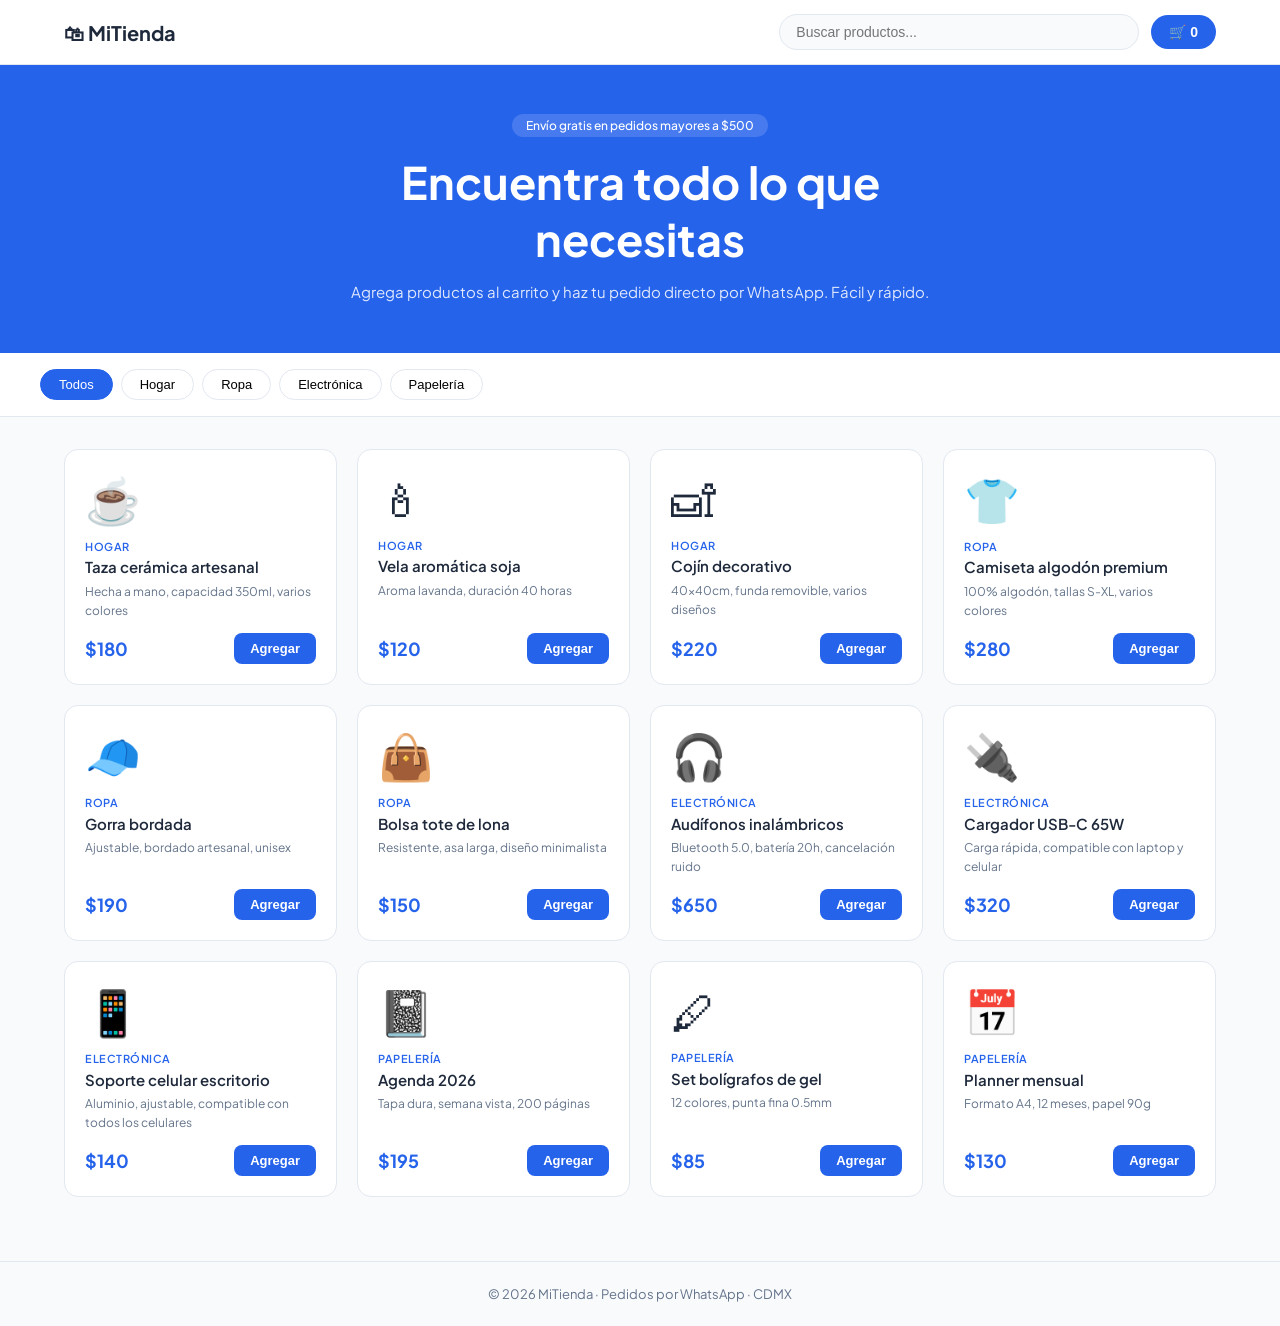
==== index.html @ b43ef924 "primer commit: tienda local" ====
<!DOCTYPE html>
<html lang="es">
<head>
  <meta charset="UTF-8">
  <meta name="viewport" content="width=device-width, initial-scale=1.0">
  <title>MiTienda — Compra fácil por WhatsApp</title>
  <link rel="stylesheet" href="style.css">
  <link href="https://fonts.googleapis.com/css2?family=Plus+Jakarta+Sans:wght@400;500;600;700&display=swap" rel="stylesheet">
</head>
<body>

  <header>
    <div class="header-inner">
      <div class="logo">🛍 MiTienda</div>
      <div class="header-right">
        <div class="search-wrap">
          <input type="text" id="buscador" placeholder="Buscar productos...">
        </div>
        <button class="carrito-btn" id="carrito-btn">
          🛒 <span id="carrito-count">0</span>
        </button>
      </div>
    </div>
  </header>

  <section class="hero">
    <div class="hero-inner">
      <p class="hero-tag">Envío gratis en pedidos mayores a $500</p>
      <h1>Encuentra todo lo que necesitas</h1>
      <p class="hero-sub">Agrega productos al carrito y haz tu pedido directo por WhatsApp. Fácil y rápido.</p>
    </div>
  </section>

  <section class="filtros-section">
    <div class="filtros" id="filtros"></div>
  </section>

  <main class="productos-grid" id="productos-grid"></main>

  <div class="carrito-panel" id="carrito-panel">
    <div class="carrito-header">
      <h3>Tu carrito</h3>
      <button id="cerrar-carrito">✕</button>
    </div>
    <div class="carrito-items" id="carrito-items"></div>
    <div class="carrito-footer">
      <div class="carrito-total">
        Total: <strong id="carrito-total">$0</strong>
      </div>
      <button class="btn-whatsapp" id="btn-whatsapp">
        Pedir por WhatsApp 💬
      </button>
      <button class="btn-vaciar" id="btn-vaciar">Vaciar carrito</button>
    </div>
  </div>
  <div class="overlay" id="overlay"></div>

  <footer>
    <p>© 2026 MiTienda · Pedidos por WhatsApp · CDMX</p>
  </footer>

  <script src="app.js"></script>
</body>
</html>
---- style.css ----
*, *::before, *::after { box-sizing: border-box; margin: 0; padding: 0; }

:root {
  --azul: #2563eb;
  --azul-dark: #1d4ed8;
  --verde-wa: #25d366;
  --fondo: #f8fafc;
  --blanco: #ffffff;
  --texto: #1e293b;
  --muted: #64748b;
  --borde: #e2e8f0;
}

body { font-family: 'Plus Jakarta Sans', sans-serif; background: var(--fondo); color: var(--texto); }

/* HEADER */
header { background: var(--blanco); border-bottom: 1px solid var(--borde); position: sticky; top: 0; z-index: 50; }
.header-inner { max-width: 1200px; margin: 0 auto; padding: .875rem 1.5rem; display: flex; align-items: center; justify-content: space-between; gap: 1rem; }
.logo { font-size: 20px; font-weight: 700; }
.header-right { display: flex; align-items: center; gap: .75rem; flex: 1; justify-content: flex-end; }
.search-wrap { flex: 1; max-width: 360px; }
.search-wrap input { width: 100%; padding: 9px 16px; border: 1.5px solid var(--borde); border-radius: 999px; font-size: 14px; background: var(--fondo); outline: none; transition: border-color .2s; }
.search-wrap input:focus { border-color: var(--azul); }
.carrito-btn { background: var(--azul); color: white; border: none; padding: 9px 18px; border-radius: 999px; font-size: 14px; font-weight: 600; cursor: pointer; transition: background .2s; white-space: nowrap; }
.carrito-btn:hover { background: var(--azul-dark); }

/* HERO */
.hero { background: var(--azul); color: white; padding: 3rem 1.5rem; text-align: center; }
.hero-inner { max-width: 600px; margin: 0 auto; }
.hero-tag { display: inline-block; background: rgba(255,255,255,.15); padding: 4px 14px; border-radius: 999px; font-size: 12px; font-weight: 500; margin-bottom: 1rem; }
.hero h1 { font-size: clamp(1.8rem, 4vw, 2.8rem); font-weight: 700; margin-bottom: .75rem; }
.hero-sub { opacity: .85; font-size: 15px; line-height: 1.7; }

/* FILTROS */
.filtros-section { background: var(--blanco); border-bottom: 1px solid var(--borde); padding: 1rem 1.5rem; }
.filtros { max-width: 1200px; margin: 0 auto; display: flex; gap: .5rem; flex-wrap: wrap; }
.filtro-btn { padding: 7px 18px; border-radius: 999px; border: 1.5px solid var(--borde); background: white; font-size: 13px; font-weight: 500; cursor: pointer; transition: all .2s; }
.filtro-btn:hover { border-color: var(--azul); color: var(--azul); }
.filtro-btn.active { background: var(--azul); color: white; border-color: var(--azul); }

/* GRID */
.productos-grid { display: grid; grid-template-columns: repeat(auto-fill, minmax(260px, 1fr)); gap: 1.25rem; padding: 2rem 1.5rem; max-width: 1200px; margin: 0 auto; }
.sin-resultados { grid-column: 1/-1; text-align: center; padding: 3rem; color: var(--muted); font-size: 15px; }

/* CARD */
.producto-card { background: var(--blanco); border: 1px solid var(--borde); border-radius: 14px; padding: 1.25rem; display: flex; flex-direction: column; gap: .75rem; transition: transform .2s, box-shadow .2s; }
.producto-card:hover { transform: translateY(-3px); box-shadow: 0 8px 24px rgba(0,0,0,.07); }
.producto-emoji { font-size: 2.8rem; }
.producto-info { display: flex; flex-direction: column; gap: .3rem; flex: 1; }
.producto-cat { font-size: 11px; font-weight: 600; color: var(--azul); text-transform: uppercase; letter-spacing: .5px; }
.producto-info h3 { font-size: 15px; font-weight: 600; line-height: 1.3; }
.producto-info p { font-size: 12px; color: var(--muted); line-height: 1.6; flex: 1; }
.producto-footer { display: flex; align-items: center; justify-content: space-between; margin-top: .5rem; }
.producto-precio { font-size: 18px; font-weight: 700; color: var(--azul); }
.btn-agregar { background: var(--azul); color: white; border: none; padding: 8px 16px; border-radius: 8px; font-size: 13px; font-weight: 600; cursor: pointer; transition: background .2s; }
.btn-agregar:hover { background: var(--azul-dark); }
.cantidad-ctrl { display: flex; align-items: center; gap: 8px; }
.cantidad-ctrl button { width: 28px; height: 28px; border-radius: 50%; border: 1.5px solid var(--borde); background: white; font-size: 16px; cursor: pointer; display: flex; align-items: center; justify-content: center; transition: all .2s; }
.cantidad-ctrl button:hover { border-color: var(--azul); color: var(--azul); }
.cantidad-ctrl span { font-weight: 600; font-size: 15px; min-width: 20px; text-align: center; }

/* CARRITO PANEL */
.carrito-panel { position: fixed; right: -420px; top: 0; width: 100%; max-width: 400px; height: 100vh; background: white; z-index: 200; display: flex; flex-direction: column; border-left: 1px solid var(--borde); transition: right .3s ease; }
.carrito-panel.open { right: 0; }
.carrito-header { display: flex; justify-content: space-between; align-items: center; padding: 1.25rem 1.5rem; border-bottom: 1px solid var(--borde); }
.carrito-header h3 { font-size: 18px; font-weight: 700; }
.carrito-header button { background: none; border: none; font-size: 18px; cursor: pointer; color: var(--muted); }
.carrito-items { flex: 1; overflow-y: auto; padding: 1rem 1.5rem; display: flex; flex-direction: column; gap: .75rem; }
.carrito-vacio { color: var(--muted); font-size: 14px; text-align: center; padding: 2rem 0; }
.carrito-item { display: flex; align-items: center; gap: .75rem; padding: .75rem; background: var(--fondo); border-radius: 10px; }
.ci-emoji { font-size: 1.8rem; flex-shrink: 0; }
.ci-info { flex: 1; }
.ci-info p { font-size: 13px; font-weight: 600; }
.ci-info span { font-size: 12px; color: var(--muted); }
.ci-ctrl { display: flex; align-items: center; gap: 6px; }
.ci-ctrl button { width: 24px; height: 24px; border-radius: 50%; border: 1.5px solid var(--borde); background: white; font-size: 14px; cursor: pointer; display: flex; align-items: center; justify-content: center; }
.ci-ctrl span { font-size: 13px; font-weight: 600; min-width: 16px; text-align: center; }
.carrito-footer { padding: 1.25rem 1.5rem; border-top: 1px solid var(--borde); display: flex; flex-direction: column; gap: .75rem; }
.carrito-total { font-size: 16px; display: flex; justify-content: space-between; }
.carrito-total strong { font-size: 20px; color: var(--azul); }
.btn-whatsapp { background: var(--verde-wa); color: white; border: none; padding: 14px; border-radius: 10px; font-size: 15px; font-weight: 700; cursor: pointer; transition: background .2s; }
.btn-whatsapp:hover { background: #1ebe5d; }
.btn-vaciar { background: none; border: 1px solid var(--borde); padding: 10px; border-radius: 10px; font-size: 13px; color: var(--muted); cursor: pointer; }
.btn-vaciar:hover { border-color: #ef4444; color: #ef4444; }

/* OVERLAY */
.overlay { display: none; position: fixed; inset: 0; background: rgba(0,0,0,.4); z-index: 100; }
.overlay.show { display: block; }

footer { text-align: center; padding: 1.5rem; font-size: 13px; color: var(--muted); border-top: 1px solid var(--borde); margin-top: 2rem; }

@media (max-width: 500px) {
  .header-inner { flex-wrap: wrap; }
  .search-wrap { order: 3; max-width: 100%; flex: 1 0 100%; }
}
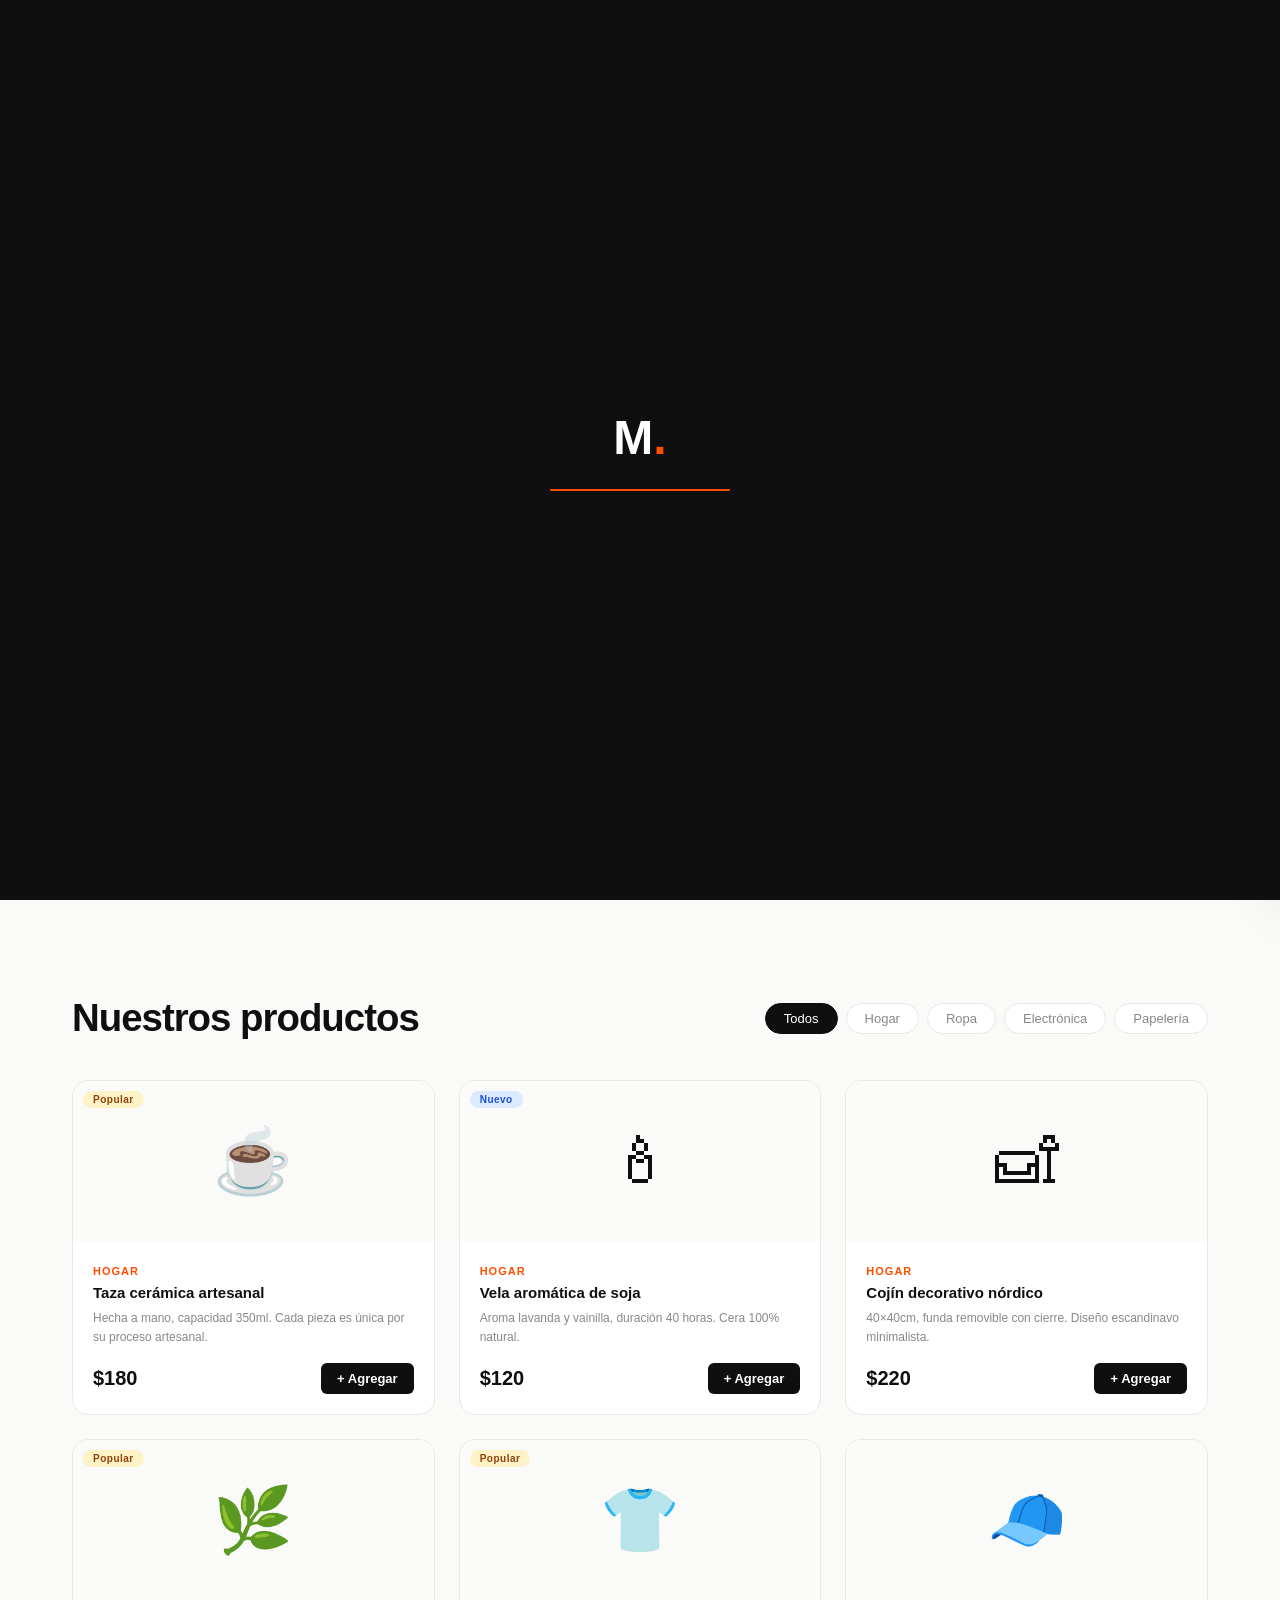
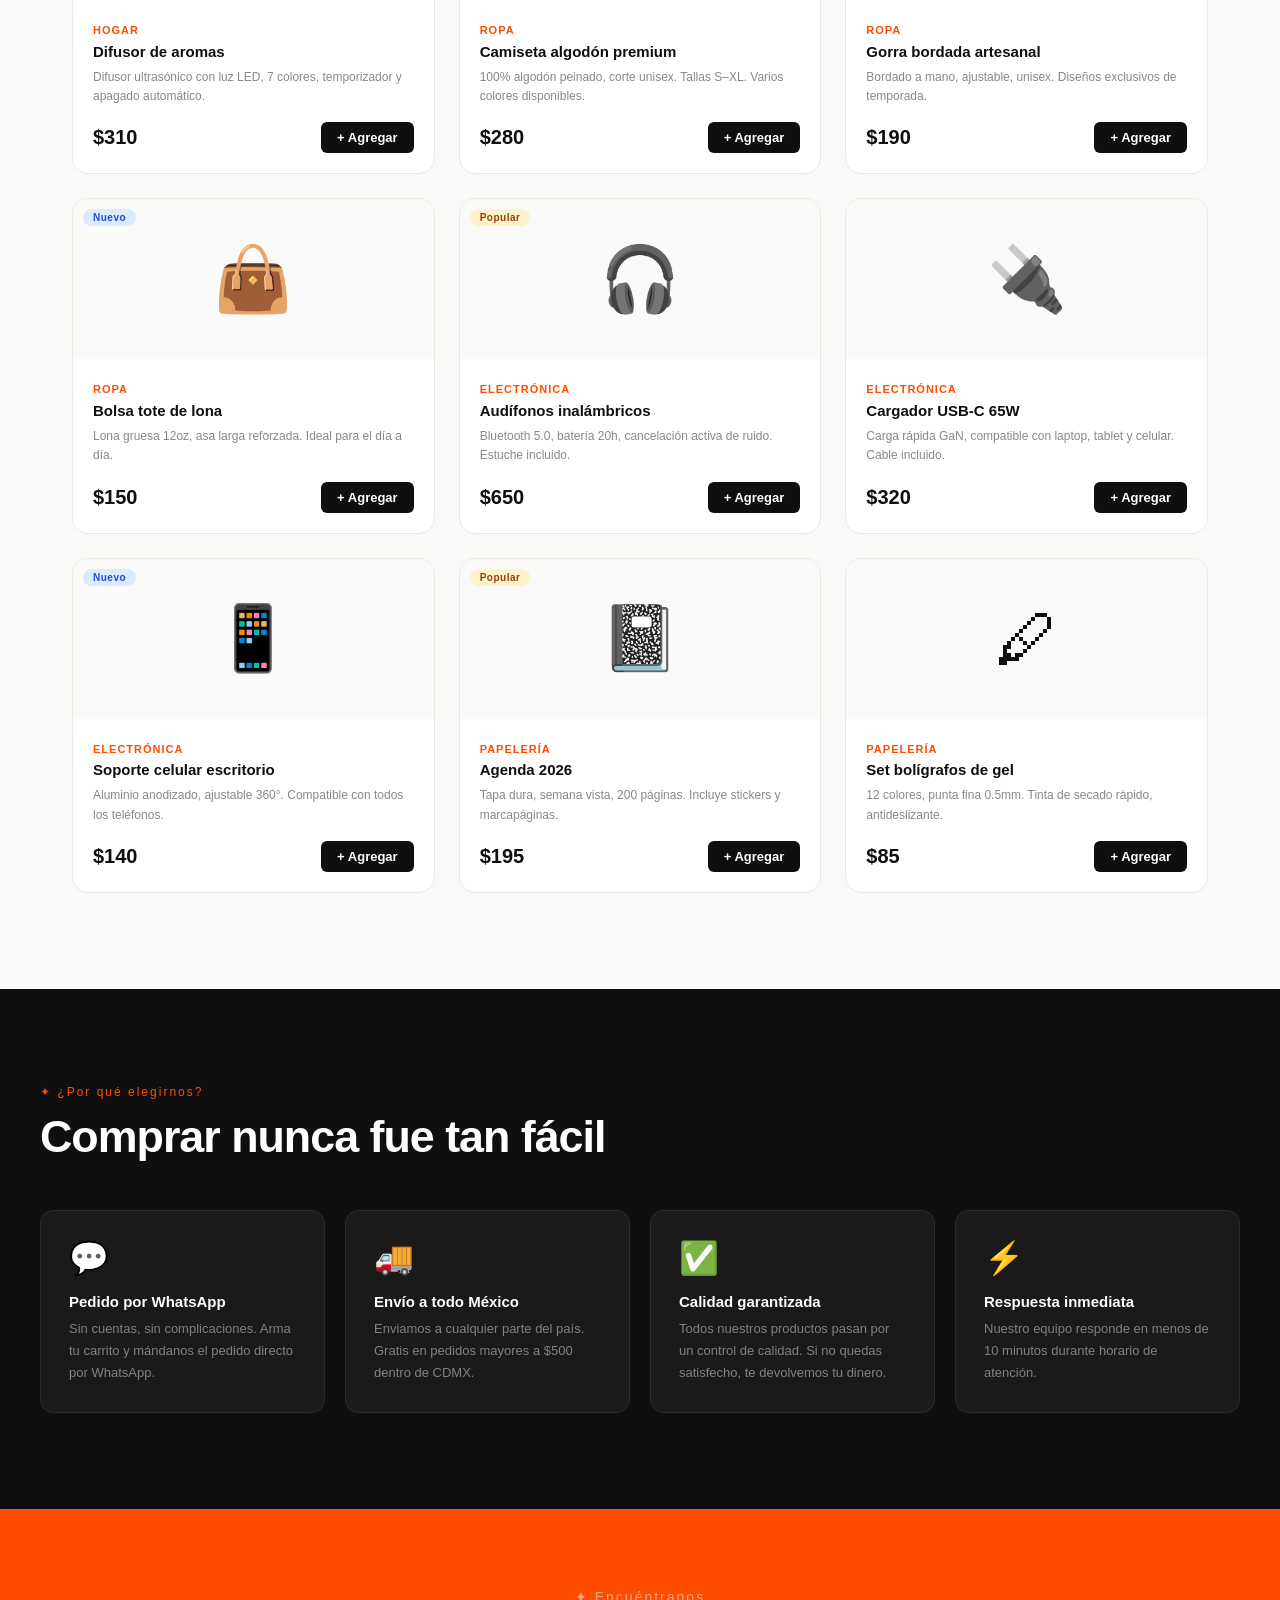
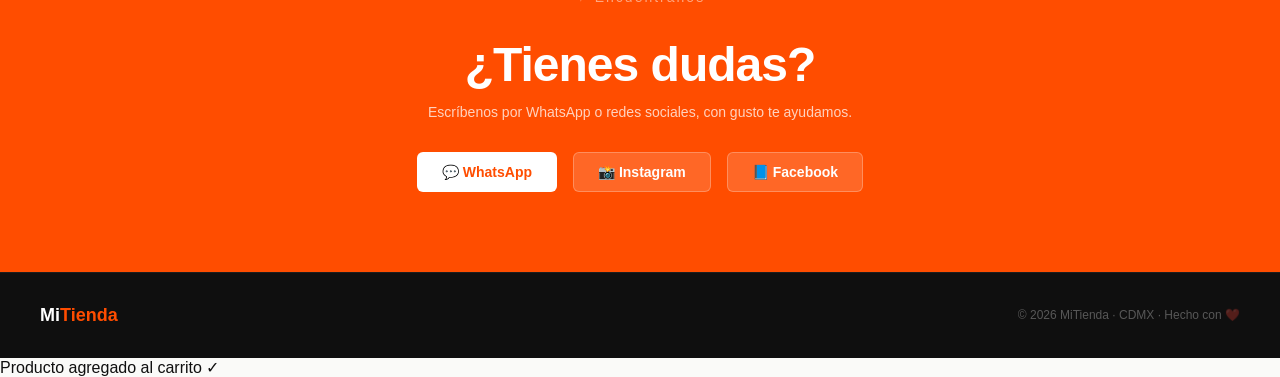
==== commit 9a3ec9d6: "rediseño tienda local" ====
--- a/index.html
+++ b/index.html
@@ -3,21 +3,35 @@
 <head>
   <meta charset="UTF-8">
   <meta name="viewport" content="width=device-width, initial-scale=1.0">
-  <title>MiTienda — Compra fácil por WhatsApp</title>
+  <title>MiTienda — Productos con carácter</title>
   <link rel="stylesheet" href="style.css">
-  <link href="https://fonts.googleapis.com/css2?family=Plus+Jakarta+Sans:wght@400;500;600;700&display=swap" rel="stylesheet">
+  <link href="https://fonts.googleapis.com/css2?family=Cabinet+Grotesk:wght@400;500;700;800&family=Fraunces:ital,wght@0,300;1,300&display=swap" rel="stylesheet">
 </head>
 <body>
 
-  <header>
+  <div class="loader" id="loader">
+    <div class="loader-inner">
+      <div class="loader-logo">M<span>.</span></div>
+      <div class="loader-bar"><div class="loader-fill"></div></div>
+    </div>
+  </div>
+
+  <header id="header">
     <div class="header-inner">
-      <div class="logo">🛍 MiTienda</div>
-      <div class="header-right">
-        <div class="search-wrap">
-          <input type="text" id="buscador" placeholder="Buscar productos...">
+      <div class="logo">Mi<span>Tienda</span></div>
+      <nav class="nav-links">
+        <a href="#productos">Productos</a>
+        <a href="#beneficios">¿Por qué nosotros?</a>
+        <a href="#contacto">Contacto</a>
+      </nav>
+      <div class="header-actions">
+        <div class="search-box">
+          <input type="text" id="buscador" placeholder="Buscar...">
+          <span class="search-icon">⌕</span>
         </div>
         <button class="carrito-btn" id="carrito-btn">
-          🛒 <span id="carrito-count">0</span>
+          <span class="carrito-icon">🛒</span>
+          <span class="carrito-badge" id="carrito-count">0</span>
         </button>
       </div>
     </div>
@@ -25,39 +39,115 @@
 
   <section class="hero">
     <div class="hero-inner">
-      <p class="hero-tag">Envío gratis en pedidos mayores a $500</p>
-      <h1>Encuentra todo lo que necesitas</h1>
-      <p class="hero-sub">Agrega productos al carrito y haz tu pedido directo por WhatsApp. Fácil y rápido.</p>
+      <div class="hero-content">
+        <div class="hero-tag">✦ Envío gratis en pedidos +$500</div>
+        <h1>Productos con<br><em>carácter propio</em></h1>
+        <p>Encuentra piezas únicas para tu hogar, tu estilo y tu día a día. Pedidos fáciles por WhatsApp.</p>
+        <div class="hero-ctas">
+          <a href="#productos" class="btn-cta">Explorar productos</a>
+          <a href="#beneficios" class="btn-cta-ghost">Cómo funciona</a>
+        </div>
+      </div>
+      <div class="hero-visual">
+        <div class="floating-cards">
+          <div class="float-card fc1">☕<span>Hogar</span></div>
+          <div class="float-card fc2">👕<span>Ropa</span></div>
+          <div class="float-card fc3">🎧<span>Tech</span></div>
+          <div class="float-card fc4">📓<span>Papelería</span></div>
+        </div>
+      </div>
+    </div>
+    <div class="hero-marquee">
+      <div class="marquee-track">
+        <span>Envío rápido</span><span>✦</span>
+        <span>Pago por WhatsApp</span><span>✦</span>
+        <span>Productos únicos</span><span>✦</span>
+        <span>Atención personalizada</span><span>✦</span>
+        <span>Envío rápido</span><span>✦</span>
+        <span>Pago por WhatsApp</span><span>✦</span>
+        <span>Productos únicos</span><span>✦</span>
+        <span>Atención personalizada</span><span>✦</span>
+      </div>
     </div>
   </section>
 
-  <section class="filtros-section">
-    <div class="filtros" id="filtros"></div>
+  <section class="productos-section" id="productos">
+    <div class="productos-inner">
+      <div class="productos-header">
+        <h2>Nuestros productos</h2>
+        <div class="filtros" id="filtros"></div>
+      </div>
+      <div class="productos-grid" id="productos-grid"></div>
+    </div>
   </section>
 
-  <main class="productos-grid" id="productos-grid"></main>
+  <section class="beneficios" id="beneficios">
+    <div class="beneficios-inner">
+      <p class="seccion-eyebrow">✦ ¿Por qué elegirnos?</p>
+      <h2>Comprar nunca fue tan fácil</h2>
+      <div class="beneficios-grid">
+        <div class="beneficio-card">
+          <div class="beneficio-icon">💬</div>
+          <h3>Pedido por WhatsApp</h3>
+          <p>Sin cuentas, sin complicaciones. Arma tu carrito y mándanos el pedido directo por WhatsApp.</p>
+        </div>
+        <div class="beneficio-card">
+          <div class="beneficio-icon">🚚</div>
+          <h3>Envío a todo México</h3>
+          <p>Enviamos a cualquier parte del país. Gratis en pedidos mayores a $500 dentro de CDMX.</p>
+        </div>
+        <div class="beneficio-card">
+          <div class="beneficio-icon">✅</div>
+          <h3>Calidad garantizada</h3>
+          <p>Todos nuestros productos pasan por un control de calidad. Si no quedas satisfecho, te devolvemos tu dinero.</p>
+        </div>
+        <div class="beneficio-card">
+          <div class="beneficio-icon">⚡</div>
+          <h3>Respuesta inmediata</h3>
+          <p>Nuestro equipo responde en menos de 10 minutos durante horario de atención.</p>
+        </div>
+      </div>
+    </div>
+  </section>
 
-  <div class="carrito-panel" id="carrito-panel">
-    <div class="carrito-header">
+  <section class="contacto" id="contacto">
+    <div class="contacto-inner">
+      <p class="seccion-eyebrow" style="color:rgba(255,255,255,.5)">✦ Encuéntranos</p>
+      <h2>¿Tienes dudas?</h2>
+      <p>Escríbenos por WhatsApp o redes sociales, con gusto te ayudamos.</p>
+      <div class="contacto-links">
+        <a href="https://wa.me/5215512345678" target="_blank" class="contacto-link wa">💬 WhatsApp</a>
+        <a href="#" class="contacto-link">📸 Instagram</a>
+        <a href="#" class="contacto-link">📘 Facebook</a>
+      </div>
+    </div>
+  </section>
+
+  <footer>
+    <div class="footer-inner">
+      <div class="footer-logo">Mi<span>Tienda</span></div>
+      <p>© 2026 MiTienda · CDMX · Hecho con ❤️</p>
+    </div>
+  </footer>
+
+  <div class="carrito-drawer" id="carrito-drawer">
+    <div class="drawer-header">
       <h3>Tu carrito</h3>
-      <button id="cerrar-carrito">✕</button>
+      <button id="cerrar-carrito" class="cerrar-btn">✕</button>
     </div>
-    <div class="carrito-items" id="carrito-items"></div>
-    <div class="carrito-footer">
-      <div class="carrito-total">
-        Total: <strong id="carrito-total">$0</strong>
+    <div class="drawer-items" id="drawer-items"></div>
+    <div class="drawer-footer">
+      <div class="drawer-total">
+        <span>Total</span>
+        <strong id="drawer-total">$0</strong>
       </div>
-      <button class="btn-whatsapp" id="btn-whatsapp">
-        Pedir por WhatsApp 💬
-      </button>
+      <button class="btn-whatsapp" id="btn-whatsapp">Pedir por WhatsApp 💬</button>
       <button class="btn-vaciar" id="btn-vaciar">Vaciar carrito</button>
     </div>
   </div>
   <div class="overlay" id="overlay"></div>
 
-  <footer>
-    <p>© 2026 MiTienda · Pedidos por WhatsApp · CDMX</p>
-  </footer>
+  <div class="toast" id="toast">Producto agregado al carrito ✓</div>
 
   <script src="app.js"></script>
 </body>
--- a/style.css
+++ b/style.css
@@ -1,95 +1,157 @@
 *, *::before, *::after { box-sizing: border-box; margin: 0; padding: 0; }
 
 :root {
-  --azul: #2563eb;
-  --azul-dark: #1d4ed8;
-  --verde-wa: #25d366;
-  --fondo: #f8fafc;
+  --negro: #0f0f0f;
+  --negro2: #1a1a1a;
   --blanco: #ffffff;
-  --texto: #1e293b;
-  --muted: #64748b;
-  --borde: #e2e8f0;
+  --crema: #fafaf8;
+  --acento: #ff4d00;
+  --acento2: #ff7340;
+  --texto: #0f0f0f;
+  --muted: #888;
+  --borde: #e8e8e4;
 }
 
-body { font-family: 'Plus Jakarta Sans', sans-serif; background: var(--fondo); color: var(--texto); }
+html { scroll-behavior: smooth; }
+body { font-family: 'Cabinet Grotesk', sans-serif; background: var(--crema); color: var(--texto); overflow-x: hidden; }
+
+/* LOADER */
+.loader { position: fixed; inset: 0; background: var(--negro); z-index: 1000; display: flex; align-items: center; justify-content: center; transition: opacity .6s, visibility .6s; }
+.loader.hidden { opacity: 0; visibility: hidden; }
+.loader-logo { font-size: 3rem; font-weight: 800; color: var(--blanco); margin-bottom: 1.5rem; display: block; text-align: center; }
+.loader-logo span { color: var(--acento); }
+.loader-bar { width: 180px; height: 2px; background: rgba(255,255,255,.15); border-radius: 2px; overflow: hidden; }
+.loader-fill { height: 100%; width: 0; background: var(--acento); animation: fill 1.6s ease forwards; }
+@keyframes fill { to { width: 100%; } }
 
 /* HEADER */
-header { background: var(--blanco); border-bottom: 1px solid var(--borde); position: sticky; top: 0; z-index: 50; }
-.header-inner { max-width: 1200px; margin: 0 auto; padding: .875rem 1.5rem; display: flex; align-items: center; justify-content: space-between; gap: 1rem; }
-.logo { font-size: 20px; font-weight: 700; }
-.header-right { display: flex; align-items: center; gap: .75rem; flex: 1; justify-content: flex-end; }
-.search-wrap { flex: 1; max-width: 360px; }
-.search-wrap input { width: 100%; padding: 9px 16px; border: 1.5px solid var(--borde); border-radius: 999px; font-size: 14px; background: var(--fondo); outline: none; transition: border-color .2s; }
-.search-wrap input:focus { border-color: var(--azul); }
-.carrito-btn { background: var(--azul); color: white; border: none; padding: 9px 18px; border-radius: 999px; font-size: 14px; font-weight: 600; cursor: pointer; transition: background .2s; white-space: nowrap; }
-.carrito-btn:hover { background: var(--azul-dark); }
+header { position: fixed; top: 0; width: 100%; z-index: 100; padding: 1.25rem 0; transition: all .3s; }
+header.scrolled { background: rgba(250,250,248,.95); backdrop-filter: blur(12px); padding: .75rem 0; border-bottom: 1px solid var(--borde); }
+.header-inner { max-width: 1200px; margin: 0 auto; padding: 0 2rem; display: flex; align-items: center; justify-content: space-between; gap: 1.5rem; }
+.logo { font-size: 20px; font-weight: 800; color: var(--blanco); transition: color .3s; }
+.logo span { color: var(--acento); }
+header.scrolled .logo { color: var(--negro); }
+.nav-links { display: flex; gap: 2rem; }
+.nav-links a { font-size: 13px; color: rgba(255,255,255,.7); text-decoration: none; transition: color .3s; font-weight: 500; }
+header.scrolled .nav-links a { color: var(--muted); }
+.nav-links a:hover { color: var(--acento); }
+.header-actions { display: flex; align-items: center; gap: .75rem; }
+.search-box { position: relative; }
+.search-box input { padding: 8px 16px 8px 36px; border-radius: 999px; border: 1px solid rgba(255,255,255,.2); background: rgba(255,255,255,.1); color: white; font-size: 13px; width: 200px; transition: all .3s; outline: none; font-family: 'Cabinet Grotesk', sans-serif; }
+header.scrolled .search-box input { border-color: var(--borde); background: var(--crema); color: var(--texto); }
+.search-box input::placeholder { color: rgba(255,255,255,.4); }
+header.scrolled .search-box input::placeholder { color: var(--muted); }
+.search-icon { position: absolute; left: 12px; top: 50%; transform: translateY(-50%); font-size: 16px; color: rgba(255,255,255,.5); pointer-events: none; transition: color .3s; }
+header.scrolled .search-icon { color: var(--muted); }
+.carrito-btn { position: relative; background: var(--acento); border: none; width: 40px; height: 40px; border-radius: 50%; cursor: pointer; display: flex; align-items: center; justify-content: center; transition: background .2s; }
+.carrito-btn:hover { background: var(--acento2); }
+.carrito-icon { font-size: 16px; }
+.carrito-badge { position: absolute; top: -4px; right: -4px; background: var(--negro); color: white; font-size: 10px; font-weight: 700; width: 18px; height: 18px; border-radius: 50%; display: flex; align-items: center; justify-content: center; transition: transform .2s; }
+.carrito-badge.has-items { transform: scale(1.2); }
 
 /* HERO */
-.hero { background: var(--azul); color: white; padding: 3rem 1.5rem; text-align: center; }
-.hero-inner { max-width: 600px; margin: 0 auto; }
-.hero-tag { display: inline-block; background: rgba(255,255,255,.15); padding: 4px 14px; border-radius: 999px; font-size: 12px; font-weight: 500; margin-bottom: 1rem; }
-.hero h1 { font-size: clamp(1.8rem, 4vw, 2.8rem); font-weight: 700; margin-bottom: .75rem; }
-.hero-sub { opacity: .85; font-size: 15px; line-height: 1.7; }
+.hero { min-height: 100vh; background: var(--negro); display: flex; flex-direction: column; position: relative; overflow: hidden; }
+.hero::before { content: ''; position: absolute; top: -200px; right: -200px; width: 600px; height: 600px; background: radial-gradient(circle, rgba(255,77,0,.15) 0%, transparent 70%); pointer-events: none; }
+.hero-inner { flex: 1; max-width: 1200px; margin: 0 auto; padding: 8rem 2rem 4rem; display: grid; grid-template-columns: 1fr 1fr; gap: 4rem; align-items: center; width: 100%; }
+.hero-content { }
+.hero-tag { display: inline-flex; align-items: center; gap: .5rem; font-size: 12px; color: var(--acento); border: 1px solid rgba(255,77,0,.3); padding: 5px 14px; border-radius: 999px; margin-bottom: 2rem; letter-spacing: .5px; }
+.hero-content h1 { font-size: clamp(2.8rem, 5vw, 5rem); font-weight: 800; color: var(--blanco); line-height: 1.05; letter-spacing: -2px; margin-bottom: 1.5rem; }
+.hero-content h1 em { font-family: 'Fraunces', serif; font-weight: 300; font-style: italic; color: var(--acento); }
+.hero-content p { font-size: 15px; color: rgba(255,255,255,.55); line-height: 1.8; margin-bottom: 2.5rem; max-width: 420px; }
+.hero-ctas { display: flex; gap: 1rem; flex-wrap: wrap; }
+.btn-cta { padding: 13px 28px; background: var(--acento); color: white; border-radius: 4px; text-decoration: none; font-size: 14px; font-weight: 700; transition: background .2s; }
+.btn-cta:hover { background: var(--acento2); }
+.btn-cta-ghost { padding: 13px 28px; background: transparent; color: rgba(255,255,255,.7); border: 1px solid rgba(255,255,255,.2); border-radius: 4px; text-decoration: none; font-size: 14px; font-weight: 500; transition: all .2s; }
+.btn-cta-ghost:hover { border-color: rgba(255,255,255,.5); color: white; }
 
-/* FILTROS */
-.filtros-section { background: var(--blanco); border-bottom: 1px solid var(--borde); padding: 1rem 1.5rem; }
-.filtros { max-width: 1200px; margin: 0 auto; display: flex; gap: .5rem; flex-wrap: wrap; }
-.filtro-btn { padding: 7px 18px; border-radius: 999px; border: 1.5px solid var(--borde); background: white; font-size: 13px; font-weight: 500; cursor: pointer; transition: all .2s; }
-.filtro-btn:hover { border-color: var(--azul); color: var(--azul); }
-.filtro-btn.active { background: var(--azul); color: white; border-color: var(--azul); }
+/* FLOATING CARDS */
+.hero-visual { display: flex; align-items: center; justify-content: center; }
+.floating-cards { display: grid; grid-template-columns: 1fr 1fr; gap: 1rem; }
+.float-card { background: var(--negro2); border: 1px solid rgba(255,255,255,.08); border-radius: 16px; padding: 1.5rem; display: flex; flex-direction: column; align-items: center; gap: .5rem; font-size: 2.5rem; color: white; font-size: 12px; transition: transform .3s, border-color .3s; }
+.float-card span { font-size: 12px; color: rgba(255,255,255,.5); font-weight: 500; }
+.float-card:nth-child(1) { font-size: 2.5rem; animation: floatA 3s ease-in-out infinite; }
+.float-card:nth-child(2) { font-size: 2.5rem; animation: floatB 3s ease-in-out infinite .5s; }
+.float-card:nth-child(3) { font-size: 2.5rem; animation: floatA 3s ease-in-out infinite 1s; }
+.float-card:nth-child(4) { font-size: 2.5rem; animation: floatB 3s ease-in-out infinite 1.5s; }
+.float-card:hover { border-color: var(--acento); transform: scale(1.05) !important; }
+@keyframes floatA { 0%,100%{transform:translateY(0)} 50%{transform:translateY(-8px)} }
+@keyframes floatB { 0%,100%{transform:translateY(-8px)} 50%{transform:translateY(0)} }
 
-/* GRID */
-.productos-grid { display: grid; grid-template-columns: repeat(auto-fill, minmax(260px, 1fr)); gap: 1.25rem; padding: 2rem 1.5rem; max-width: 1200px; margin: 0 auto; }
-.sin-resultados { grid-column: 1/-1; text-align: center; padding: 3rem; color: var(--muted); font-size: 15px; }
+/* MARQUEE */
+.hero-marquee { border-top: 1px solid rgba(255,255,255,.08); padding: 1rem 0; overflow: hidden; }
+.marquee-track { display: flex; gap: 2rem; white-space: nowrap; animation: marquee 20s linear infinite; font-size: 13px; color: rgba(255,255,255,.3); font-weight: 500; letter-spacing: .5px; }
+@keyframes marquee { from{transform:translateX(0)} to{transform:translateX(-50%)} }
 
-/* CARD */
-.producto-card { background: var(--blanco); border: 1px solid var(--borde); border-radius: 14px; padding: 1.25rem; display: flex; flex-direction: column; gap: .75rem; transition: transform .2s, box-shadow .2s; }
-.producto-card:hover { transform: translateY(-3px); box-shadow: 0 8px 24px rgba(0,0,0,.07); }
-.producto-emoji { font-size: 2.8rem; }
-.producto-info { display: flex; flex-direction: column; gap: .3rem; flex: 1; }
-.producto-cat { font-size: 11px; font-weight: 600; color: var(--azul); text-transform: uppercase; letter-spacing: .5px; }
-.producto-info h3 { font-size: 15px; font-weight: 600; line-height: 1.3; }
-.producto-info p { font-size: 12px; color: var(--muted); line-height: 1.6; flex: 1; }
-.producto-footer { display: flex; align-items: center; justify-content: space-between; margin-top: .5rem; }
-.producto-precio { font-size: 18px; font-weight: 700; color: var(--azul); }
-.btn-agregar { background: var(--azul); color: white; border: none; padding: 8px 16px; border-radius: 8px; font-size: 13px; font-weight: 600; cursor: pointer; transition: background .2s; }
-.btn-agregar:hover { background: var(--azul-dark); }
-.cantidad-ctrl { display: flex; align-items: center; gap: 8px; }
-.cantidad-ctrl button { width: 28px; height: 28px; border-radius: 50%; border: 1.5px solid var(--borde); background: white; font-size: 16px; cursor: pointer; display: flex; align-items: center; justify-content: center; transition: all .2s; }
-.cantidad-ctrl button:hover { border-color: var(--azul); color: var(--azul); }
-.cantidad-ctrl span { font-weight: 600; font-size: 15px; min-width: 20px; text-align: center; }
+/* PRODUCTOS */
+.productos-section { padding: 6rem 0; }
+.productos-inner { max-width: 1200px; margin: 0 auto; padding: 0 2rem; }
+.productos-header { display: flex; justify-content: space-between; align-items: center; flex-wrap: wrap; gap: 1rem; margin-bottom: 2.5rem; }
+.productos-header h2 { font-size: clamp(1.8rem, 3vw, 2.5rem); font-weight: 800; letter-spacing: -1px; }
+.filtros { display: flex; gap: .5rem; flex-wrap: wrap; }
+.filtro-btn { padding: 7px 18px; border-radius: 999px; border: 1.5px solid var(--borde); background: white; font-size: 13px; font-weight: 500; cursor: pointer; transition: all .2s; color: var(--muted); font-family: 'Cabinet Grotesk', sans-serif; }
+.filtro-btn:hover { border-color: var(--acento); color: var(--acento); }
+.filtro-btn.active { background: var(--negro); color: white; border-color: var(--negro); }
+.productos-grid { display: grid; grid-template-columns: repeat(auto-fill, minmax(270px, 1fr)); gap: 1.5rem; }
+.sin-resultados { grid-column: 1/-1; text-align: center; padding: 4rem; color: var(--muted); font-size: 15px; }
 
-/* CARRITO PANEL */
-.carrito-panel { position: fixed; right: -420px; top: 0; width: 100%; max-width: 400px; height: 100vh; background: white; z-index: 200; display: flex; flex-direction: column; border-left: 1px solid var(--borde); transition: right .3s ease; }
-.carrito-panel.open { right: 0; }
-.carrito-header { display: flex; justify-content: space-between; align-items: center; padding: 1.25rem 1.5rem; border-bottom: 1px solid var(--borde); }
-.carrito-header h3 { font-size: 18px; font-weight: 700; }
-.carrito-header button { background: none; border: none; font-size: 18px; cursor: pointer; color: var(--muted); }
-.carrito-items { flex: 1; overflow-y: auto; padding: 1rem 1.5rem; display: flex; flex-direction: column; gap: .75rem; }
-.carrito-vacio { color: var(--muted); font-size: 14px; text-align: center; padding: 2rem 0; }
-.carrito-item { display: flex; align-items: center; gap: .75rem; padding: .75rem; background: var(--fondo); border-radius: 10px; }
-.ci-emoji { font-size: 1.8rem; flex-shrink: 0; }
-.ci-info { flex: 1; }
-.ci-info p { font-size: 13px; font-weight: 600; }
-.ci-info span { font-size: 12px; color: var(--muted); }
-.ci-ctrl { display: flex; align-items: center; gap: 6px; }
-.ci-ctrl button { width: 24px; height: 24px; border-radius: 50%; border: 1.5px solid var(--borde); background: white; font-size: 14px; cursor: pointer; display: flex; align-items: center; justify-content: center; }
-.ci-ctrl span { font-size: 13px; font-weight: 600; min-width: 16px; text-align: center; }
-.carrito-footer { padding: 1.25rem 1.5rem; border-top: 1px solid var(--borde); display: flex; flex-direction: column; gap: .75rem; }
-.carrito-total { font-size: 16px; display: flex; justify-content: space-between; }
-.carrito-total strong { font-size: 20px; color: var(--azul); }
-.btn-whatsapp { background: var(--verde-wa); color: white; border: none; padding: 14px; border-radius: 10px; font-size: 15px; font-weight: 700; cursor: pointer; transition: background .2s; }
-.btn-whatsapp:hover { background: #1ebe5d; }
-.btn-vaciar { background: none; border: 1px solid var(--borde); padding: 10px; border-radius: 10px; font-size: 13px; color: var(--muted); cursor: pointer; }
-.btn-vaciar:hover { border-color: #ef4444; color: #ef4444; }
+/* PRODUCTO CARD */
+.producto-card { background: white; border-radius: 16px; overflow: hidden; border: 1px solid var(--borde); transition: transform .25s, box-shadow .25s; animation: fadeup .4s ease both; }
+.producto-card:hover { transform: translateY(-5px); box-shadow: 0 16px 40px rgba(0,0,0,.08); }
+@keyframes fadeup { from{opacity:0;transform:translateY(20px)} to{opacity:1;transform:translateY(0)} }
+.card-visual { height: 160px; background: var(--crema); display: flex; align-items: center; justify-content: center; font-size: 4rem; position: relative; }
+.card-tag { position: absolute; top: 10px; left: 10px; font-size: 10px; font-weight: 700; padding: 3px 10px; border-radius: 999px; letter-spacing: .5px; }
+.card-tag.nuevo { background: #dbeafe; color: #1d4ed8; }
+.card-tag.popular { background: #fef3c7; color: #92400e; }
+.card-info { padding: 1.25rem; }
+.card-cat { font-size: 11px; font-weight: 700; color: var(--acento); text-transform: uppercase; letter-spacing: 1px; }
+.card-info h3 { font-size: 15px; font-weight: 700; margin: .3rem 0 .5rem; }
+.card-info p { font-size: 12px; color: var(--muted); line-height: 1.6; margin-bottom: 1rem; }
+.card-footer { display: flex; align-items: center; justify-content: space-between; }
+.card-precio { font-size: 20px; font-weight: 800; }
+.btn-agregar { background: var(--negro); color: white; border: none; padding: 8px 16px; border-radius: 6px; font-size: 13px; font-weight: 700; cursor: pointer; transition: background .2s; font-family: 'Cabinet Grotesk', sans-serif; }
+.btn-agregar:hover { background: var(--acento); }
+.qty-ctrl { display: flex; align-items: center; gap: 8px; }
+.qty-ctrl button { width: 30px; height: 30px; border-radius: 50%; border: 1.5px solid var(--borde); background: white; font-size: 16px; cursor: pointer; display: flex; align-items: center; justify-content: center; font-weight: 700; transition: all .2s; font-family: 'Cabinet Grotesk', sans-serif; }
+.qty-ctrl button:hover { background: var(--negro); color: white; border-color: var(--negro); }
+.qty-ctrl span { font-weight: 800; font-size: 15px; min-width: 20px; text-align: center; }
 
-/* OVERLAY */
-.overlay { display: none; position: fixed; inset: 0; background: rgba(0,0,0,.4); z-index: 100; }
-.overlay.show { display: block; }
+/* BENEFICIOS */
+.beneficios { background: var(--negro); padding: 6rem 2rem; }
+.beneficios-inner { max-width: 1200px; margin: 0 auto; }
+.seccion-eyebrow { font-size: 12px; letter-spacing: 2px; color: var(--acento); display: block; margin-bottom: .75rem; }
+.beneficios-inner h2 { font-size: clamp(2rem, 3.5vw, 3rem); font-weight: 800; color: white; letter-spacing: -1px; margin-bottom: 3rem; }
+.beneficios-grid { display: grid; grid-template-columns: repeat(auto-fit, minmax(240px, 1fr)); gap: 1.25rem; }
+.beneficio-card { background: var(--negro2); border: 1px solid rgba(255,255,255,.07); border-radius: 14px; padding: 1.75rem; transition: border-color .25s; }
+.beneficio-card:hover { border-color: var(--acento); }
+.beneficio-icon { font-size: 2rem; margin-bottom: 1rem; display: block; }
+.beneficio-card h3 { font-size: 15px; font-weight: 700; color: white; margin-bottom: .5rem; }
+.beneficio-card p { font-size: 13px; color: rgba(255,255,255,.45); line-height: 1.7; }
 
-footer { text-align: center; padding: 1.5rem; font-size: 13px; color: var(--muted); border-top: 1px solid var(--borde); margin-top: 2rem; }
+/* CONTACTO */
+.contacto { background: var(--acento); padding: 5rem 2rem; text-align: center; }
+.contacto-inner { max-width: 600px; margin: 0 auto; }
+.contacto-inner h2 { font-size: clamp(2rem, 4vw, 3rem); font-weight: 800; color: white; letter-spacing: -1px; margin-bottom: .75rem; }
+.contacto-inner p { font-size: 14px; color: rgba(255,255,255,.75); margin-bottom: 2rem; }
+.contacto-links { display: flex; justify-content: center; gap: 1rem; flex-wrap: wrap; }
+.contacto-link { font-size: 14px; font-weight: 600; padding: 11px 24px; border-radius: 6px; background: rgba(255,255,255,.15); color: white; text-decoration: none; border: 1px solid rgba(255,255,255,.25); transition: all .2s; }
+.contacto-link:hover, .contacto-link.wa { background: white; color: var(--acento); }
 
-@media (max-width: 500px) {
-  .header-inner { flex-wrap: wrap; }
-  .search-wrap { order: 3; max-width: 100%; flex: 1 0 100%; }
-}+/* FOOTER */
+footer { background: var(--negro); padding: 2rem; border-top: 1px solid rgba(255,255,255,.06); }
+.footer-inner { max-width: 1200px; margin: 0 auto; display: flex; justify-content: space-between; align-items: center; flex-wrap: wrap; gap: 1rem; }
+.footer-logo { font-size: 18px; font-weight: 800; color: white; }
+.footer-logo span { color: var(--acento); }
+footer p { font-size: 12px; color: rgba(255,255,255,.3); }
+
+/* CARRITO DRAWER */
+.carrito-drawer { position: fixed; right: -440px; top: 0; width: 100%; max-width: 420px; height: 100vh; background: white; z-index: 300; display: flex; flex-direction: column; transition: right .35s cubic-bezier(.4,0,.2,1); box-shadow: -20px 0 60px rgba(0,0,0,.1); }
+.carrito-drawer.open { right: 0; }
+.drawer-header { display: flex; justify-content: space-between; align-items: center; padding: 1.25rem 1.5rem; border-bottom: 1px solid var(--borde); }
+.drawer-header h3 { font-size: 18px; font-weight: 800; }
+.cerrar-btn { background: var(--crema); border: none; width: 32px; height: 32px; border-radius: 50%; cursor: pointer; font-size: 14px; display: flex; align-items: center; justify-content: center; transition: background .2s; }
+.cerrar-btn:hover { background: var(--borde); }
+.drawer-items { flex: 1; overflow-y: auto; padding: 1rem 1.5rem; display: flex; flex-direction: column; gap: 1rem; }
+.carrito-vacio { display: flex; flex-direction: column; align-items: center; gap: 1rem; padding: 3rem 0; color: var(--muted); }
+.carrito-vacio span { font-size: 3rem; }
+.carrito-vacio p { font-size: 14px; }
+.drawer-item { display: flex; align-items: center; gap: 1rem; padding: .875rem; background: var(--crema); border-radius: 10px; }
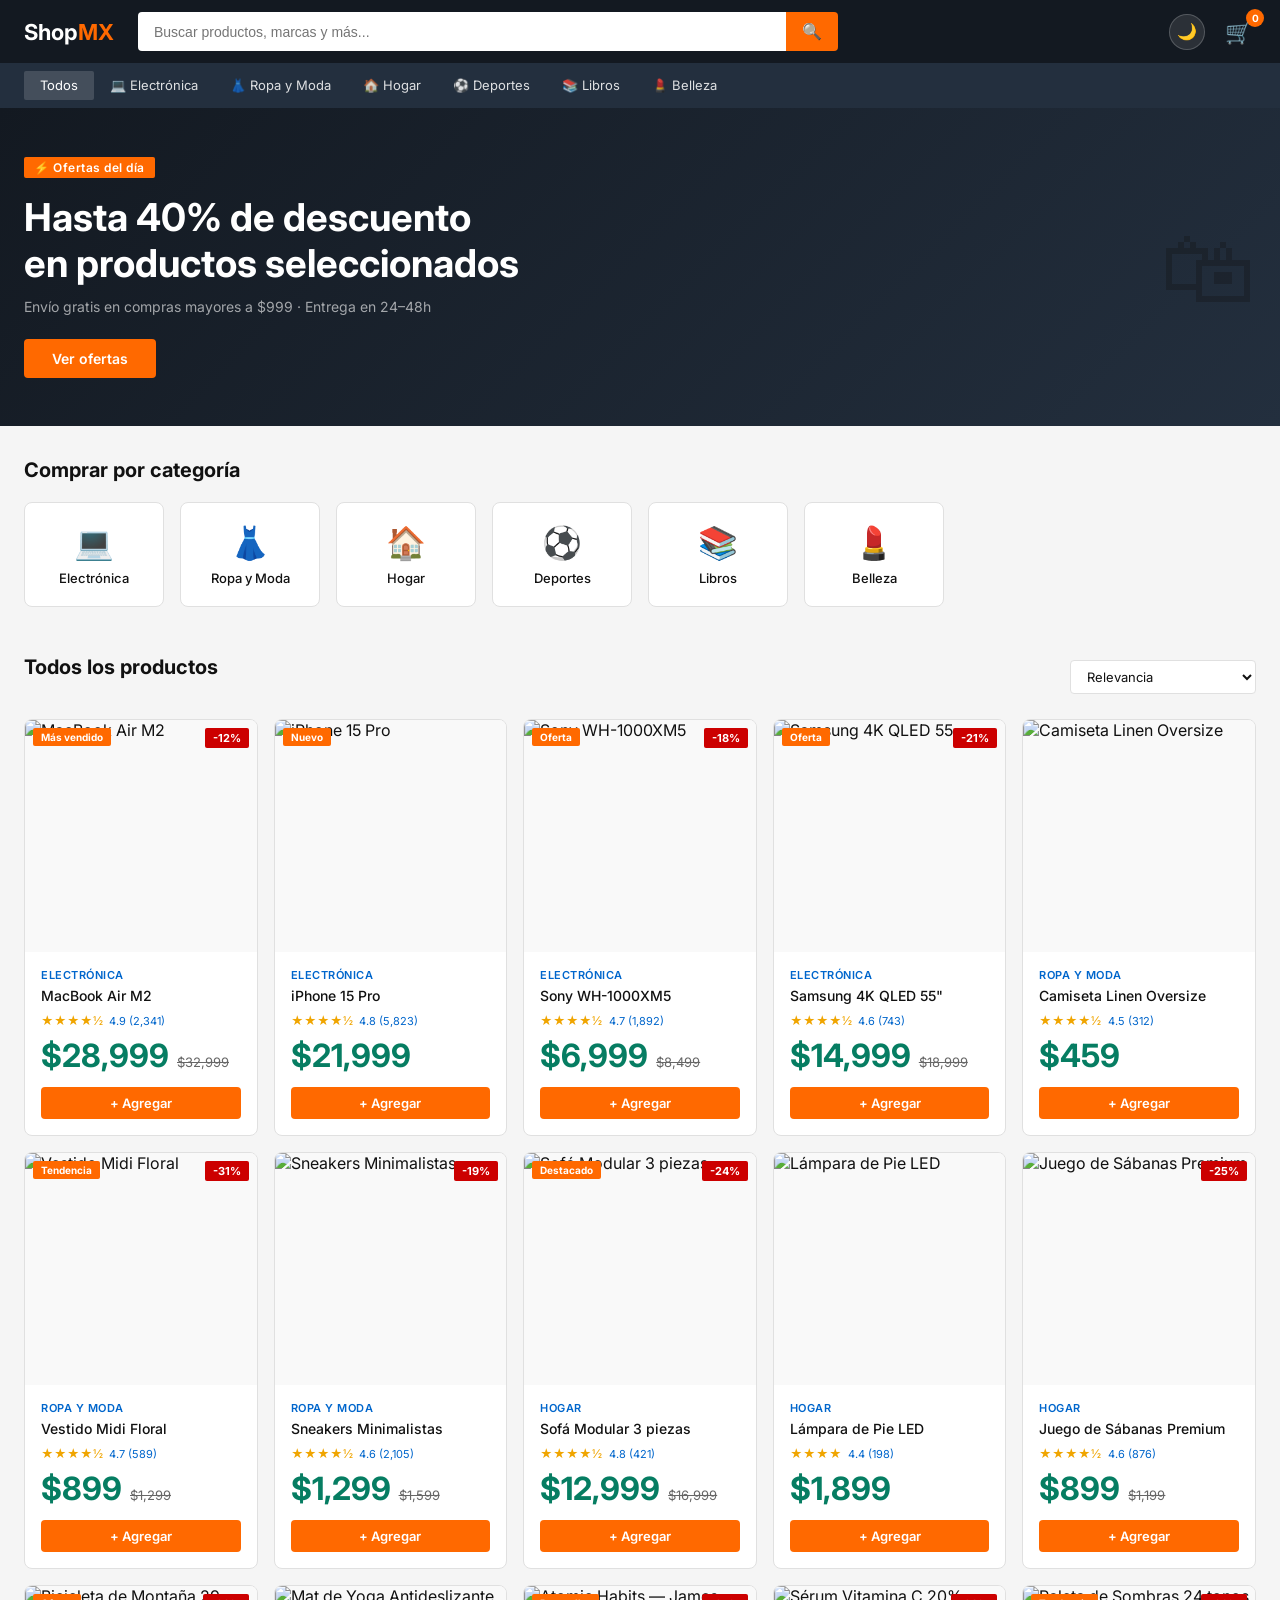
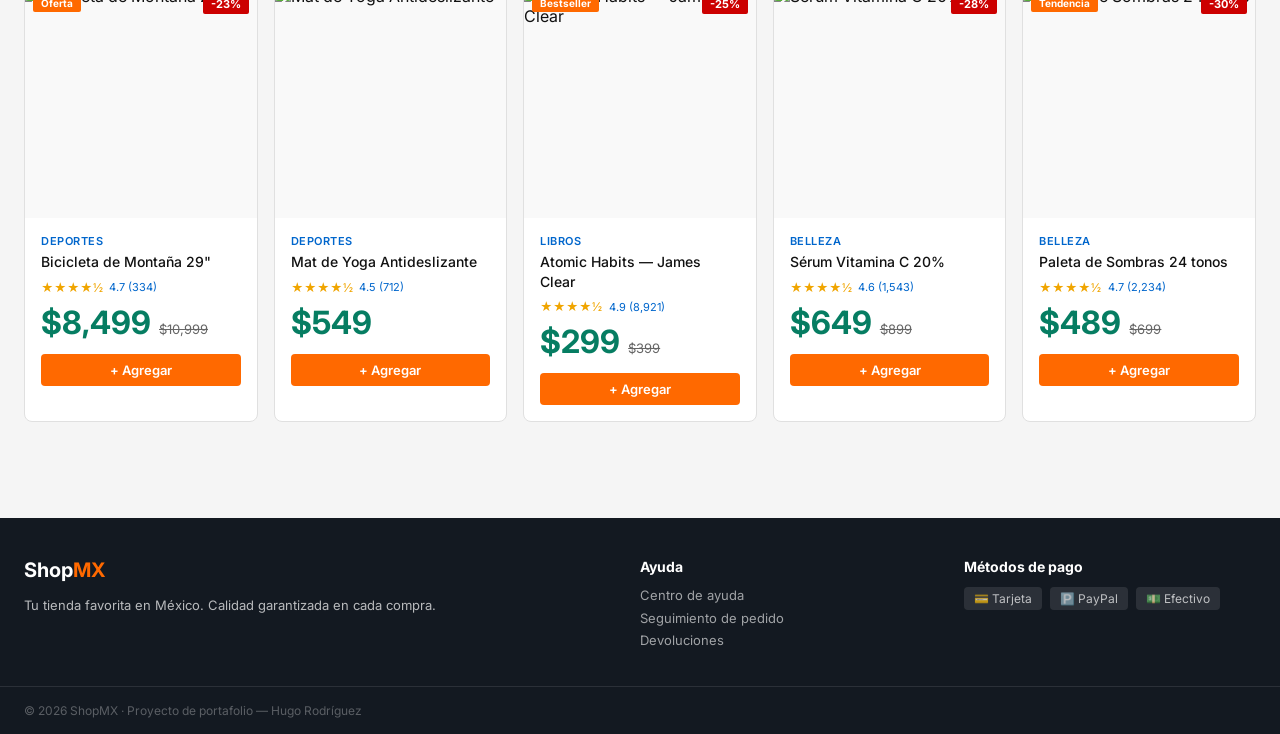
==== commit 4c9f6f9b: "tienda completa con checkout y modo noche" ====
--- a/index.html
+++ b/index.html
@@ -1,154 +1,96 @@
 <!DOCTYPE html>
-<html lang="es">
+<html lang="es" data-theme="light">
 <head>
   <meta charset="UTF-8">
   <meta name="viewport" content="width=device-width, initial-scale=1.0">
-  <title>MiTienda — Productos con carácter</title>
+  <title>ShopMX — Tu tienda favorita</title>
   <link rel="stylesheet" href="style.css">
-  <link href="https://fonts.googleapis.com/css2?family=Cabinet+Grotesk:wght@400;500;700;800&family=Fraunces:ital,wght@0,300;1,300&display=swap" rel="stylesheet">
+  <link href="https://fonts.googleapis.com/css2?family=Inter:wght@400;500;600;700&display=swap" rel="stylesheet">
 </head>
 <body>
 
-  <div class="loader" id="loader">
-    <div class="loader-inner">
-      <div class="loader-logo">M<span>.</span></div>
-      <div class="loader-bar"><div class="loader-fill"></div></div>
+  <header class="header" id="header">
+    <div class="header-top">
+      <div class="header-inner">
+        <a href="index.html" class="logo">Shop<span>MX</span></a>
+        <div class="search-bar">
+          <input type="text" id="buscador" placeholder="Buscar productos, marcas y más...">
+          <button class="search-btn">🔍</button>
+        </div>
+        <div class="header-actions">
+          <button class="theme-toggle" id="theme-toggle" title="Cambiar tema">🌙</button>
+          <a href="carrito.html" class="carrito-link">
+            🛒 <span class="badge" id="badge-count">0</span>
+          </a>
+        </div>
+      </div>
     </div>
-  </div>
-
-  <header id="header">
-    <div class="header-inner">
-      <div class="logo">Mi<span>Tienda</span></div>
-      <nav class="nav-links">
-        <a href="#productos">Productos</a>
-        <a href="#beneficios">¿Por qué nosotros?</a>
-        <a href="#contacto">Contacto</a>
-      </nav>
-      <div class="header-actions">
-        <div class="search-box">
-          <input type="text" id="buscador" placeholder="Buscar...">
-          <span class="search-icon">⌕</span>
-        </div>
-        <button class="carrito-btn" id="carrito-btn">
-          <span class="carrito-icon">🛒</span>
-          <span class="carrito-badge" id="carrito-count">0</span>
-        </button>
-      </div>
+    <div class="header-cats">
+      <div class="cats-inner" id="cats-nav"></div>
     </div>
   </header>
 
-  <section class="hero">
-    <div class="hero-inner">
-      <div class="hero-content">
-        <div class="hero-tag">✦ Envío gratis en pedidos +$500</div>
-        <h1>Productos con<br><em>carácter propio</em></h1>
-        <p>Encuentra piezas únicas para tu hogar, tu estilo y tu día a día. Pedidos fáciles por WhatsApp.</p>
-        <div class="hero-ctas">
-          <a href="#productos" class="btn-cta">Explorar productos</a>
-          <a href="#beneficios" class="btn-cta-ghost">Cómo funciona</a>
-        </div>
+  <section class="hero-banner">
+    <div class="banner-inner">
+      <div class="banner-text">
+        <span class="banner-tag">⚡ Ofertas del día</span>
+        <h1>Hasta 40% de descuento<br>en productos seleccionados</h1>
+        <p>Envío gratis en compras mayores a $999 · Entrega en 24–48h</p>
+        <a href="#productos" class="btn-banner">Ver ofertas</a>
       </div>
-      <div class="hero-visual">
-        <div class="floating-cards">
-          <div class="float-card fc1">☕<span>Hogar</span></div>
-          <div class="float-card fc2">👕<span>Ropa</span></div>
-          <div class="float-card fc3">🎧<span>Tech</span></div>
-          <div class="float-card fc4">📓<span>Papelería</span></div>
-        </div>
-      </div>
+      <div class="banner-visual">🛍</div>
     </div>
-    <div class="hero-marquee">
-      <div class="marquee-track">
-        <span>Envío rápido</span><span>✦</span>
-        <span>Pago por WhatsApp</span><span>✦</span>
-        <span>Productos únicos</span><span>✦</span>
-        <span>Atención personalizada</span><span>✦</span>
-        <span>Envío rápido</span><span>✦</span>
-        <span>Pago por WhatsApp</span><span>✦</span>
-        <span>Productos únicos</span><span>✦</span>
-        <span>Atención personalizada</span><span>✦</span>
-      </div>
+  </section>
+
+  <section class="cats-grid-section">
+    <div class="section-inner">
+      <h2 class="section-title">Comprar por categoría</h2>
+      <div class="cats-grid" id="cats-grid"></div>
     </div>
   </section>
 
   <section class="productos-section" id="productos">
-    <div class="productos-inner">
-      <div class="productos-header">
-        <h2>Nuestros productos</h2>
-        <div class="filtros" id="filtros"></div>
+    <div class="section-inner">
+      <div class="productos-top">
+        <h2 class="section-title" id="titulo-seccion">Todos los productos</h2>
+        <div class="sort-box">
+          <select id="sort-select">
+            <option value="relevancia">Relevancia</option>
+            <option value="precio-asc">Precio: menor a mayor</option>
+            <option value="precio-desc">Precio: mayor a menor</option>
+            <option value="rating">Mejor calificados</option>
+          </select>
+        </div>
       </div>
       <div class="productos-grid" id="productos-grid"></div>
     </div>
   </section>
 
-  <section class="beneficios" id="beneficios">
-    <div class="beneficios-inner">
-      <p class="seccion-eyebrow">✦ ¿Por qué elegirnos?</p>
-      <h2>Comprar nunca fue tan fácil</h2>
-      <div class="beneficios-grid">
-        <div class="beneficio-card">
-          <div class="beneficio-icon">💬</div>
-          <h3>Pedido por WhatsApp</h3>
-          <p>Sin cuentas, sin complicaciones. Arma tu carrito y mándanos el pedido directo por WhatsApp.</p>
-        </div>
-        <div class="beneficio-card">
-          <div class="beneficio-icon">🚚</div>
-          <h3>Envío a todo México</h3>
-          <p>Enviamos a cualquier parte del país. Gratis en pedidos mayores a $500 dentro de CDMX.</p>
-        </div>
-        <div class="beneficio-card">
-          <div class="beneficio-icon">✅</div>
-          <h3>Calidad garantizada</h3>
-          <p>Todos nuestros productos pasan por un control de calidad. Si no quedas satisfecho, te devolvemos tu dinero.</p>
-        </div>
-        <div class="beneficio-card">
-          <div class="beneficio-icon">⚡</div>
-          <h3>Respuesta inmediata</h3>
-          <p>Nuestro equipo responde en menos de 10 minutos durante horario de atención.</p>
+  <footer class="footer">
+    <div class="footer-inner">
+      <div class="footer-col">
+        <div class="footer-logo">Shop<span>MX</span></div>
+        <p>Tu tienda favorita en México. Calidad garantizada en cada compra.</p>
+      </div>
+      <div class="footer-col">
+        <h4>Ayuda</h4>
+        <a href="#">Centro de ayuda</a>
+        <a href="#">Seguimiento de pedido</a>
+        <a href="#">Devoluciones</a>
+      </div>
+      <div class="footer-col">
+        <h4>Métodos de pago</h4>
+        <div class="pagos-row">
+          <span class="pago-chip">💳 Tarjeta</span>
+          <span class="pago-chip">🅿️ PayPal</span>
+          <span class="pago-chip">💵 Efectivo</span>
         </div>
       </div>
     </div>
-  </section>
-
-  <section class="contacto" id="contacto">
-    <div class="contacto-inner">
-      <p class="seccion-eyebrow" style="color:rgba(255,255,255,.5)">✦ Encuéntranos</p>
-      <h2>¿Tienes dudas?</h2>
-      <p>Escríbenos por WhatsApp o redes sociales, con gusto te ayudamos.</p>
-      <div class="contacto-links">
-        <a href="https://wa.me/5215512345678" target="_blank" class="contacto-link wa">💬 WhatsApp</a>
-        <a href="#" class="contacto-link">📸 Instagram</a>
-        <a href="#" class="contacto-link">📘 Facebook</a>
-      </div>
-    </div>
-  </section>
-
-  <footer>
-    <div class="footer-inner">
-      <div class="footer-logo">Mi<span>Tienda</span></div>
-      <p>© 2026 MiTienda · CDMX · Hecho con ❤️</p>
-    </div>
+    <div class="footer-copy">© 2026 ShopMX · Proyecto de portafolio — Hugo Rodríguez</div>
   </footer>
 
-  <div class="carrito-drawer" id="carrito-drawer">
-    <div class="drawer-header">
-      <h3>Tu carrito</h3>
-      <button id="cerrar-carrito" class="cerrar-btn">✕</button>
-    </div>
-    <div class="drawer-items" id="drawer-items"></div>
-    <div class="drawer-footer">
-      <div class="drawer-total">
-        <span>Total</span>
-        <strong id="drawer-total">$0</strong>
-      </div>
-      <button class="btn-whatsapp" id="btn-whatsapp">Pedir por WhatsApp 💬</button>
-      <button class="btn-vaciar" id="btn-vaciar">Vaciar carrito</button>
-    </div>
-  </div>
-  <div class="overlay" id="overlay"></div>
-
-  <div class="toast" id="toast">Producto agregado al carrito ✓</div>
-
+  <script src="data.js"></script>
   <script src="app.js"></script>
 </body>
 </html>
--- a/style.css
+++ b/style.css
@@ -1,157 +1,293 @@
 *, *::before, *::after { box-sizing: border-box; margin: 0; padding: 0; }
 
-:root {
-  --negro: #0f0f0f;
-  --negro2: #1a1a1a;
-  --blanco: #ffffff;
-  --crema: #fafaf8;
-  --acento: #ff4d00;
-  --acento2: #ff7340;
-  --texto: #0f0f0f;
-  --muted: #888;
-  --borde: #e8e8e4;
+/* ── TEMA ── */
+:root, [data-theme="light"] {
+  --bg: #f5f5f5;
+  --surface: #ffffff;
+  --surface2: #f9f9f9;
+  --texto: #111111;
+  --muted: #666666;
+  --borde: #e0e0e0;
+  --acento: #ff6900;
+  --acento-hover: #e55a00;
+  --azul: #0066cc;
+  --verde-precio: #067d62;
+  --shadow: rgba(0,0,0,0.08);
+  --header-bg: #131921;
+  --header-texto: #ffffff;
+  --badge-bg: #ff6900;
 }
 
+[data-theme="dark"] {
+  --bg: #0f0f0f;
+  --surface: #1a1a1a;
+  --surface2: #222222;
+  --texto: #f0f0f0;
+  --muted: #999999;
+  --borde: #333333;
+  --acento: #ff9500;
+  --acento-hover: #ffaa33;
+  --azul: #4da6ff;
+  --verde-precio: #3ddc97;
+  --shadow: rgba(0,0,0,0.4);
+  --header-bg: #0a0a0a;
+  --header-texto: #f0f0f0;
+  --badge-bg: #ff9500;
+}
+
 html { scroll-behavior: smooth; }
-body { font-family: 'Cabinet Grotesk', sans-serif; background: var(--crema); color: var(--texto); overflow-x: hidden; }
-
-/* LOADER */
-.loader { position: fixed; inset: 0; background: var(--negro); z-index: 1000; display: flex; align-items: center; justify-content: center; transition: opacity .6s, visibility .6s; }
-.loader.hidden { opacity: 0; visibility: hidden; }
-.loader-logo { font-size: 3rem; font-weight: 800; color: var(--blanco); margin-bottom: 1.5rem; display: block; text-align: center; }
-.loader-logo span { color: var(--acento); }
-.loader-bar { width: 180px; height: 2px; background: rgba(255,255,255,.15); border-radius: 2px; overflow: hidden; }
-.loader-fill { height: 100%; width: 0; background: var(--acento); animation: fill 1.6s ease forwards; }
-@keyframes fill { to { width: 100%; } }
-
-/* HEADER */
-header { position: fixed; top: 0; width: 100%; z-index: 100; padding: 1.25rem 0; transition: all .3s; }
-header.scrolled { background: rgba(250,250,248,.95); backdrop-filter: blur(12px); padding: .75rem 0; border-bottom: 1px solid var(--borde); }
-.header-inner { max-width: 1200px; margin: 0 auto; padding: 0 2rem; display: flex; align-items: center; justify-content: space-between; gap: 1.5rem; }
-.logo { font-size: 20px; font-weight: 800; color: var(--blanco); transition: color .3s; }
+body { font-family: 'Inter', sans-serif; background: var(--bg); color: var(--texto); transition: background .3s, color .3s; }
+
+/* ── HEADER ── */
+.header { position: sticky; top: 0; z-index: 200; background: var(--header-bg); }
+.header-top { padding: .75rem 0; }
+.header-inner { max-width: 1280px; margin: 0 auto; padding: 0 1.5rem; display: flex; align-items: center; gap: 1.5rem; }
+.logo { font-size: 22px; font-weight: 700; color: white; text-decoration: none; white-space: nowrap; }
 .logo span { color: var(--acento); }
-header.scrolled .logo { color: var(--negro); }
-.nav-links { display: flex; gap: 2rem; }
-.nav-links a { font-size: 13px; color: rgba(255,255,255,.7); text-decoration: none; transition: color .3s; font-weight: 500; }
-header.scrolled .nav-links a { color: var(--muted); }
-.nav-links a:hover { color: var(--acento); }
-.header-actions { display: flex; align-items: center; gap: .75rem; }
-.search-box { position: relative; }
-.search-box input { padding: 8px 16px 8px 36px; border-radius: 999px; border: 1px solid rgba(255,255,255,.2); background: rgba(255,255,255,.1); color: white; font-size: 13px; width: 200px; transition: all .3s; outline: none; font-family: 'Cabinet Grotesk', sans-serif; }
-header.scrolled .search-box input { border-color: var(--borde); background: var(--crema); color: var(--texto); }
-.search-box input::placeholder { color: rgba(255,255,255,.4); }
-header.scrolled .search-box input::placeholder { color: var(--muted); }
-.search-icon { position: absolute; left: 12px; top: 50%; transform: translateY(-50%); font-size: 16px; color: rgba(255,255,255,.5); pointer-events: none; transition: color .3s; }
-header.scrolled .search-icon { color: var(--muted); }
-.carrito-btn { position: relative; background: var(--acento); border: none; width: 40px; height: 40px; border-radius: 50%; cursor: pointer; display: flex; align-items: center; justify-content: center; transition: background .2s; }
-.carrito-btn:hover { background: var(--acento2); }
-.carrito-icon { font-size: 16px; }
-.carrito-badge { position: absolute; top: -4px; right: -4px; background: var(--negro); color: white; font-size: 10px; font-weight: 700; width: 18px; height: 18px; border-radius: 50%; display: flex; align-items: center; justify-content: center; transition: transform .2s; }
-.carrito-badge.has-items { transform: scale(1.2); }
-
-/* HERO */
-.hero { min-height: 100vh; background: var(--negro); display: flex; flex-direction: column; position: relative; overflow: hidden; }
-.hero::before { content: ''; position: absolute; top: -200px; right: -200px; width: 600px; height: 600px; background: radial-gradient(circle, rgba(255,77,0,.15) 0%, transparent 70%); pointer-events: none; }
-.hero-inner { flex: 1; max-width: 1200px; margin: 0 auto; padding: 8rem 2rem 4rem; display: grid; grid-template-columns: 1fr 1fr; gap: 4rem; align-items: center; width: 100%; }
-.hero-content { }
-.hero-tag { display: inline-flex; align-items: center; gap: .5rem; font-size: 12px; color: var(--acento); border: 1px solid rgba(255,77,0,.3); padding: 5px 14px; border-radius: 999px; margin-bottom: 2rem; letter-spacing: .5px; }
-.hero-content h1 { font-size: clamp(2.8rem, 5vw, 5rem); font-weight: 800; color: var(--blanco); line-height: 1.05; letter-spacing: -2px; margin-bottom: 1.5rem; }
-.hero-content h1 em { font-family: 'Fraunces', serif; font-weight: 300; font-style: italic; color: var(--acento); }
-.hero-content p { font-size: 15px; color: rgba(255,255,255,.55); line-height: 1.8; margin-bottom: 2.5rem; max-width: 420px; }
-.hero-ctas { display: flex; gap: 1rem; flex-wrap: wrap; }
-.btn-cta { padding: 13px 28px; background: var(--acento); color: white; border-radius: 4px; text-decoration: none; font-size: 14px; font-weight: 700; transition: background .2s; }
-.btn-cta:hover { background: var(--acento2); }
-.btn-cta-ghost { padding: 13px 28px; background: transparent; color: rgba(255,255,255,.7); border: 1px solid rgba(255,255,255,.2); border-radius: 4px; text-decoration: none; font-size: 14px; font-weight: 500; transition: all .2s; }
-.btn-cta-ghost:hover { border-color: rgba(255,255,255,.5); color: white; }
-
-/* FLOATING CARDS */
-.hero-visual { display: flex; align-items: center; justify-content: center; }
-.floating-cards { display: grid; grid-template-columns: 1fr 1fr; gap: 1rem; }
-.float-card { background: var(--negro2); border: 1px solid rgba(255,255,255,.08); border-radius: 16px; padding: 1.5rem; display: flex; flex-direction: column; align-items: center; gap: .5rem; font-size: 2.5rem; color: white; font-size: 12px; transition: transform .3s, border-color .3s; }
-.float-card span { font-size: 12px; color: rgba(255,255,255,.5); font-weight: 500; }
-.float-card:nth-child(1) { font-size: 2.5rem; animation: floatA 3s ease-in-out infinite; }
-.float-card:nth-child(2) { font-size: 2.5rem; animation: floatB 3s ease-in-out infinite .5s; }
-.float-card:nth-child(3) { font-size: 2.5rem; animation: floatA 3s ease-in-out infinite 1s; }
-.float-card:nth-child(4) { font-size: 2.5rem; animation: floatB 3s ease-in-out infinite 1.5s; }
-.float-card:hover { border-color: var(--acento); transform: scale(1.05) !important; }
-@keyframes floatA { 0%,100%{transform:translateY(0)} 50%{transform:translateY(-8px)} }
-@keyframes floatB { 0%,100%{transform:translateY(-8px)} 50%{transform:translateY(0)} }
-
-/* MARQUEE */
-.hero-marquee { border-top: 1px solid rgba(255,255,255,.08); padding: 1rem 0; overflow: hidden; }
-.marquee-track { display: flex; gap: 2rem; white-space: nowrap; animation: marquee 20s linear infinite; font-size: 13px; color: rgba(255,255,255,.3); font-weight: 500; letter-spacing: .5px; }
-@keyframes marquee { from{transform:translateX(0)} to{transform:translateX(-50%)} }
-
-/* PRODUCTOS */
-.productos-section { padding: 6rem 0; }
-.productos-inner { max-width: 1200px; margin: 0 auto; padding: 0 2rem; }
-.productos-header { display: flex; justify-content: space-between; align-items: center; flex-wrap: wrap; gap: 1rem; margin-bottom: 2.5rem; }
-.productos-header h2 { font-size: clamp(1.8rem, 3vw, 2.5rem); font-weight: 800; letter-spacing: -1px; }
-.filtros { display: flex; gap: .5rem; flex-wrap: wrap; }
-.filtro-btn { padding: 7px 18px; border-radius: 999px; border: 1.5px solid var(--borde); background: white; font-size: 13px; font-weight: 500; cursor: pointer; transition: all .2s; color: var(--muted); font-family: 'Cabinet Grotesk', sans-serif; }
-.filtro-btn:hover { border-color: var(--acento); color: var(--acento); }
-.filtro-btn.active { background: var(--negro); color: white; border-color: var(--negro); }
-.productos-grid { display: grid; grid-template-columns: repeat(auto-fill, minmax(270px, 1fr)); gap: 1.5rem; }
-.sin-resultados { grid-column: 1/-1; text-align: center; padding: 4rem; color: var(--muted); font-size: 15px; }
-
-/* PRODUCTO CARD */
-.producto-card { background: white; border-radius: 16px; overflow: hidden; border: 1px solid var(--borde); transition: transform .25s, box-shadow .25s; animation: fadeup .4s ease both; }
-.producto-card:hover { transform: translateY(-5px); box-shadow: 0 16px 40px rgba(0,0,0,.08); }
-@keyframes fadeup { from{opacity:0;transform:translateY(20px)} to{opacity:1;transform:translateY(0)} }
-.card-visual { height: 160px; background: var(--crema); display: flex; align-items: center; justify-content: center; font-size: 4rem; position: relative; }
-.card-tag { position: absolute; top: 10px; left: 10px; font-size: 10px; font-weight: 700; padding: 3px 10px; border-radius: 999px; letter-spacing: .5px; }
-.card-tag.nuevo { background: #dbeafe; color: #1d4ed8; }
-.card-tag.popular { background: #fef3c7; color: #92400e; }
-.card-info { padding: 1.25rem; }
-.card-cat { font-size: 11px; font-weight: 700; color: var(--acento); text-transform: uppercase; letter-spacing: 1px; }
-.card-info h3 { font-size: 15px; font-weight: 700; margin: .3rem 0 .5rem; }
-.card-info p { font-size: 12px; color: var(--muted); line-height: 1.6; margin-bottom: 1rem; }
-.card-footer { display: flex; align-items: center; justify-content: space-between; }
-.card-precio { font-size: 20px; font-weight: 800; }
-.btn-agregar { background: var(--negro); color: white; border: none; padding: 8px 16px; border-radius: 6px; font-size: 13px; font-weight: 700; cursor: pointer; transition: background .2s; font-family: 'Cabinet Grotesk', sans-serif; }
-.btn-agregar:hover { background: var(--acento); }
-.qty-ctrl { display: flex; align-items: center; gap: 8px; }
-.qty-ctrl button { width: 30px; height: 30px; border-radius: 50%; border: 1.5px solid var(--borde); background: white; font-size: 16px; cursor: pointer; display: flex; align-items: center; justify-content: center; font-weight: 700; transition: all .2s; font-family: 'Cabinet Grotesk', sans-serif; }
-.qty-ctrl button:hover { background: var(--negro); color: white; border-color: var(--negro); }
-.qty-ctrl span { font-weight: 800; font-size: 15px; min-width: 20px; text-align: center; }
-
-/* BENEFICIOS */
-.beneficios { background: var(--negro); padding: 6rem 2rem; }
-.beneficios-inner { max-width: 1200px; margin: 0 auto; }
-.seccion-eyebrow { font-size: 12px; letter-spacing: 2px; color: var(--acento); display: block; margin-bottom: .75rem; }
-.beneficios-inner h2 { font-size: clamp(2rem, 3.5vw, 3rem); font-weight: 800; color: white; letter-spacing: -1px; margin-bottom: 3rem; }
-.beneficios-grid { display: grid; grid-template-columns: repeat(auto-fit, minmax(240px, 1fr)); gap: 1.25rem; }
-.beneficio-card { background: var(--negro2); border: 1px solid rgba(255,255,255,.07); border-radius: 14px; padding: 1.75rem; transition: border-color .25s; }
-.beneficio-card:hover { border-color: var(--acento); }
-.beneficio-icon { font-size: 2rem; margin-bottom: 1rem; display: block; }
-.beneficio-card h3 { font-size: 15px; font-weight: 700; color: white; margin-bottom: .5rem; }
-.beneficio-card p { font-size: 13px; color: rgba(255,255,255,.45); line-height: 1.7; }
-
-/* CONTACTO */
-.contacto { background: var(--acento); padding: 5rem 2rem; text-align: center; }
-.contacto-inner { max-width: 600px; margin: 0 auto; }
-.contacto-inner h2 { font-size: clamp(2rem, 4vw, 3rem); font-weight: 800; color: white; letter-spacing: -1px; margin-bottom: .75rem; }
-.contacto-inner p { font-size: 14px; color: rgba(255,255,255,.75); margin-bottom: 2rem; }
-.contacto-links { display: flex; justify-content: center; gap: 1rem; flex-wrap: wrap; }
-.contacto-link { font-size: 14px; font-weight: 600; padding: 11px 24px; border-radius: 6px; background: rgba(255,255,255,.15); color: white; text-decoration: none; border: 1px solid rgba(255,255,255,.25); transition: all .2s; }
-.contacto-link:hover, .contacto-link.wa { background: white; color: var(--acento); }
-
-/* FOOTER */
-footer { background: var(--negro); padding: 2rem; border-top: 1px solid rgba(255,255,255,.06); }
-.footer-inner { max-width: 1200px; margin: 0 auto; display: flex; justify-content: space-between; align-items: center; flex-wrap: wrap; gap: 1rem; }
-.footer-logo { font-size: 18px; font-weight: 800; color: white; }
+.search-bar { flex: 1; display: flex; max-width: 700px; }
+.search-bar input { flex: 1; padding: 10px 16px; border: none; border-radius: 4px 0 0 4px; font-size: 14px; outline: none; background: white; color: #111; }
+.search-btn { padding: 10px 16px; background: var(--acento); border: none; border-radius: 0 4px 4px 0; cursor: pointer; font-size: 16px; transition: background .2s; }
+.search-btn:hover { background: var(--acento-hover); }
+.header-actions { display: flex; align-items: center; gap: 1rem; margin-left: auto; }
+.theme-toggle { background: rgba(255,255,255,.1); border: 1px solid rgba(255,255,255,.2); color: white; width: 36px; height: 36px; border-radius: 50%; cursor: pointer; font-size: 16px; display: flex; align-items: center; justify-content: center; transition: background .2s; }
+.theme-toggle:hover { background: rgba(255,255,255,.2); }
+.carrito-link { position: relative; color: white; text-decoration: none; font-size: 22px; padding: 4px; }
+.badge { position: absolute; top: -6px; right: -8px; background: var(--badge-bg); color: white; font-size: 10px; font-weight: 700; width: 18px; height: 18px; border-radius: 50%; display: flex; align-items: center; justify-content: center; }
+.header-cats { background: #232f3e; padding: .5rem 0; overflow-x: auto; }
+.cats-inner { max-width: 1280px; margin: 0 auto; padding: 0 1.5rem; display: flex; gap: 0; white-space: nowrap; }
+.cat-nav-item { color: rgba(255,255,255,.85); padding: .4rem 1rem; font-size: 13px; cursor: pointer; border-radius: 2px; text-decoration: none; transition: background .2s; white-space: nowrap; }
+.cat-nav-item:hover, .cat-nav-item.active { background: rgba(255,255,255,.15); color: white; }
+
+/* ── HERO BANNER ── */
+.hero-banner { background: linear-gradient(135deg, #131921 0%, #232f3e 100%); padding: 3rem 1.5rem; }
+.banner-inner { max-width: 1280px; margin: 0 auto; display: flex; align-items: center; justify-content: space-between; gap: 2rem; }
+.banner-tag { display: inline-block; background: var(--acento); color: white; font-size: 12px; font-weight: 600; padding: 3px 10px; border-radius: 2px; margin-bottom: 1rem; letter-spacing: .5px; }
+.banner-text h1 { font-size: clamp(1.6rem, 3vw, 2.5rem); font-weight: 700; color: white; line-height: 1.2; margin-bottom: .75rem; }
+.banner-text p { font-size: 14px; color: rgba(255,255,255,.6); margin-bottom: 1.5rem; }
+.btn-banner { display: inline-block; background: var(--acento); color: white; padding: 11px 28px; border-radius: 4px; text-decoration: none; font-size: 14px; font-weight: 600; transition: background .2s; }
+.btn-banner:hover { background: var(--acento-hover); }
+.banner-visual { font-size: 6rem; opacity: .3; }
+
+/* ── SECCIONES ── */
+.section-inner { max-width: 1280px; margin: 0 auto; padding: 0 1.5rem; }
+.section-title { font-size: 20px; font-weight: 700; margin-bottom: 1.25rem; }
+
+/* ── CATEGORÍAS GRID ── */
+.cats-grid-section { padding: 2rem 0; }
+.cats-grid { display: grid; grid-template-columns: repeat(auto-fill, minmax(140px, 1fr)); gap: 1rem; }
+.cat-card { background: var(--surface); border: 1px solid var(--borde); border-radius: 8px; padding: 1.25rem 1rem; text-align: center; cursor: pointer; transition: all .2s; font-size: 13px; font-weight: 500; }
+.cat-card:hover { border-color: var(--acento); box-shadow: 0 4px 16px var(--shadow); transform: translateY(-2px); }
+.cat-card-icon { display: block; font-size: 2rem; margin-bottom: .5rem; }
+
+/* ── GRID DE PRODUCTOS ── */
+.productos-section { padding: 1rem 0 3rem; }
+.productos-top { display: flex; justify-content: space-between; align-items: center; margin-bottom: 1.25rem; flex-wrap: wrap; gap: 1rem; }
+.sort-box select { padding: 7px 12px; border: 1px solid var(--borde); border-radius: 4px; font-size: 13px; background: var(--surface); color: var(--texto); outline: none; cursor: pointer; font-family: 'Inter', sans-serif; }
+.productos-grid { display: grid; grid-template-columns: repeat(auto-fill, minmax(220px, 1fr)); gap: 1rem; }
+
+/* ── TARJETA PRODUCTO ── */
+.prod-card { background: var(--surface); border: 1px solid var(--borde); border-radius: 8px; overflow: hidden; cursor: pointer; transition: box-shadow .2s, transform .2s; }
+.prod-card:hover { box-shadow: 0 4px 20px var(--shadow); transform: translateY(-2px); }
+.prod-img-wrap { position: relative; aspect-ratio: 1; overflow: hidden; background: var(--surface2); }
+.prod-img-wrap img { width: 100%; height: 100%; object-fit: cover; transition: transform .3s; }
+.prod-card:hover .prod-img-wrap img { transform: scale(1.04); }
+.prod-badge { position: absolute; top: 8px; left: 8px; background: var(--acento); color: white; font-size: 10px; font-weight: 700; padding: 3px 8px; border-radius: 2px; }
+.prod-descuento { position: absolute; top: 8px; right: 8px; background: #cc0000; color: white; font-size: 11px; font-weight: 700; padding: 3px 8px; border-radius: 2px; }
+.prod-info { padding: 1rem; }
+.prod-cat { font-size: 11px; color: var(--azul); font-weight: 600; text-transform: uppercase; letter-spacing: .5px; margin-bottom: .25rem; }
+.prod-nombre { font-size: 14px; font-weight: 500; line-height: 1.4; margin-bottom: .5rem; display: -webkit-box; -webkit-line-clamp: 2; -webkit-box-orient: vertical; overflow: hidden; }
+.prod-rating { display: flex; align-items: center; gap: .4rem; margin-bottom: .5rem; }
+.stars-sm { color: #f0a500; font-size: 12px; }
+.rating-num { font-size: 11px; color: var(--azul); }
+.prod-precios { display: flex; align-items: baseline; gap: .5rem; margin-bottom: .75rem; }
+.precio-actual { font-size: 18px; font-weight: 700; color: var(--verde-precio); }
+.precio-tachado { font-size: 13px; color: var(--muted); text-decoration: line-through; }
+.btn-card-agregar { width: 100%; padding: 8px; background: var(--acento); color: white; border: none; border-radius: 4px; font-size: 13px; font-weight: 600; cursor: pointer; transition: background .2s; font-family: 'Inter', sans-serif; }
+.btn-card-agregar:hover { background: var(--acento-hover); }
+
+/* ── BREADCRUMB ── */
+.breadcrumb-bar { background: var(--surface); border-bottom: 1px solid var(--borde); padding: .6rem 0; font-size: 13px; color: var(--muted); }
+.breadcrumb-bar a { color: var(--azul); text-decoration: none; }
+.breadcrumb-bar span { margin: 0 .4rem; }
+
+/* ── DETALLE PRODUCTO ── */
+.producto-detalle { padding: 2rem 1.5rem; }
+.detalle-grid { display: grid; grid-template-columns: 1fr 1fr; gap: 3rem; margin-bottom: 4rem; }
+.detalle-img-wrap { position: relative; }
+.detalle-img-wrap img { width: 100%; border-radius: 8px; border: 1px solid var(--borde); }
+.img-zoom-hint { font-size: 12px; color: var(--muted); text-align: center; margin-top: .5rem; }
+.detalle-badge { display: none; background: var(--acento); color: white; font-size: 11px; font-weight: 700; padding: 3px 10px; border-radius: 2px; margin-bottom: .5rem; }
+.detalle-cat { font-size: 12px; color: var(--azul); font-weight: 600; text-transform: uppercase; letter-spacing: .5px; display: block; margin-bottom: .5rem; }
+.detalle-info h1 { font-size: clamp(1.3rem, 2.5vw, 1.8rem); font-weight: 700; line-height: 1.3; margin-bottom: .75rem; }
+.detalle-rating { display: flex; align-items: center; gap: .5rem; margin-bottom: 1rem; font-size: 14px; color: var(--azul); }
+.detalle-rating .stars { color: #f0a500; font-size: 16px; }
+.detalle-precios { display: flex; align-items: baseline; gap: .75rem; margin-bottom: 1.25rem; flex-wrap: wrap; }
+.precio-actual { font-size: 2rem; font-weight: 700; color: var(--verde-precio); }
+.precio-original { font-size: 16px; color: var(--muted); text-decoration: line-through; }
+.descuento-pct { display: none; background: #cc0000; color: white; font-size: 12px; font-weight: 700; padding: 3px 8px; border-radius: 2px; }
+.detalle-desc { font-size: 14px; color: var(--muted); line-height: 1.8; margin-bottom: 1.5rem; }
+.detalle-specs { margin-bottom: 1.5rem; }
+.detalle-specs h3 { font-size: 14px; font-weight: 600; margin-bottom: .75rem; }
+.detalle-specs ul { list-style: none; display: grid; grid-template-columns: 1fr 1fr; gap: .4rem; }
+.detalle-specs li { font-size: 13px; color: var(--muted); }
+.detalle-stock { font-size: 14px; font-weight: 500; margin-bottom: 1.25rem; }
+.stock-bajo { color: #cc0000; }
+.stock-ok { color: var(--verde-precio); }
+.detalle-acciones { display: flex; align-items: center; gap: 1rem; margin-bottom: .75rem; }
+.qty-selector { display: flex; align-items: center; border: 1px solid var(--borde); border-radius: 4px; overflow: hidden; }
+.qty-selector button { width: 36px; height: 40px; background: var(--surface2); border: none; font-size: 18px; cursor: pointer; color: var(--texto); transition: background .2s; }
+.qty-selector button:hover { background: var(--borde); }
+.qty-selector span { padding: 0 1rem; font-weight: 600; font-size: 15px; }
+.btn-agregar-detalle { flex: 1; padding: 11px 20px; background: var(--acento); color: white; border: none; border-radius: 4px; font-size: 14px; font-weight: 600; cursor: pointer; transition: background .2s; font-family: 'Inter', sans-serif; }
+.btn-agregar-detalle:hover { background: var(--acento-hover); }
+.btn-comprar-ya { width: 100%; padding: 12px; background: #ffa500; color: white; border: none; border-radius: 4px; font-size: 14px; font-weight: 700; cursor: pointer; margin-bottom: 1.5rem; transition: background .2s; font-family: 'Inter', sans-serif; }
+.btn-comprar-ya:hover { background: #e89400; }
+.garantias { display: flex; gap: 1rem; flex-wrap: wrap; }
+.garantia-item { font-size: 12px; color: var(--muted); background: var(--surface2); padding: 6px 12px; border-radius: 4px; border: 1px solid var(--borde); }
+.relacionados-section { margin-top: 3rem; }
+
+/* ── CARRITO PAGE ── */
+.carrito-layout { display: grid; grid-template-columns: 1fr 320px; gap: 2rem; padding-top: 2rem; padding-bottom: 3rem; align-items: start; }
+.carrito-vacio { text-align: center; padding: 4rem 2rem; background: var(--surface); border-radius: 8px; border: 1px solid var(--borde); }
+.carrito-vacio span { font-size: 4rem; display: block; margin-bottom: 1rem; }
+.carrito-vacio h3 { font-size: 18px; margin-bottom: 1.5rem; }
+.carrito-item-card { background: var(--surface); border: 1px solid var(--borde); border-radius: 8px; padding: 1.25rem; display: flex; gap: 1.25rem; margin-bottom: 1rem; align-items: center; }
+.carrito-item-card img { width: 80px; height: 80px; object-fit: cover; border-radius: 4px; cursor: pointer; border: 1px solid var(--borde); }
+.cic-info { flex: 1; }
+.cic-nombre { font-size: 14px; font-weight: 500; cursor: pointer; margin-bottom: .25rem; }
+.cic-nombre:hover { color: var(--azul); }
+.cic-cat { font-size: 12px; color: var(--muted); margin-bottom: .75rem; }
+.cic-acciones { display: flex; align-items: center; gap: 1rem; }
+.qty-ctrl { display: flex; align-items: center; border: 1px solid var(--borde); border-radius: 4px; overflow: hidden; }
+.qty-ctrl button { width: 30px; height: 30px; background: var(--surface2); border: none; font-size: 16px; font-weight: 700; cursor: pointer; color: var(--texto); transition: background .2s; font-family: 'Inter', sans-serif; }
+.qty-ctrl button:hover { background: var(--borde); }
+.qty-ctrl span { padding: 0 .75rem; font-weight: 600; font-size: 14px; }
+.btn-eliminar { background: none; border: none; color: #cc0000; font-size: 13px; cursor: pointer; padding: 4px 8px; border-radius: 4px; transition: background .2s; font-family: 'Inter', sans-serif; }
+.btn-eliminar:hover { background: #fff0f0; }
+.cic-precio { text-align: right; }
+.cic-precio strong { font-size: 16px; font-weight: 700; display: block; }
+.cic-precio small { font-size: 12px; color: var(--muted); }
+.carrito-resumen { background: var(--surface); border: 1px solid var(--borde); border-radius: 8px; padding: 1.5rem; position: sticky; top: 80px; }
+.carrito-resumen h3 { font-size: 16px; font-weight: 700; margin-bottom: 1.25rem; }
+.resumen-row { display: flex; justify-content: space-between; font-size: 14px; margin-bottom: .75rem; }
+.resumen-divider { border: none; border-top: 1px solid var(--borde); margin: 1rem 0; }
+.total-row { font-size: 16px; font-weight: 700; }
+.cupon-box { display: flex; gap: .5rem; margin-top: 1rem; margin-bottom: .5rem; }
+.cupon-box input { flex: 1; padding: 8px 12px; border: 1px solid var(--borde); border-radius: 4px; font-size: 13px; background: var(--bg); color: var(--texto); outline: none; font-family: 'Inter', sans-serif; }
+.cupon-box button { padding: 8px 14px; background: var(--surface2); border: 1px solid var(--borde); border-radius: 4px; font-size: 13px; cursor: pointer; font-weight: 600; color: var(--texto); transition: background .2s; font-family: 'Inter', sans-serif; }
+.cupon-box button:hover { background: var(--borde); }
+.cupon-msg { font-size: 12px; margin-bottom: .75rem; min-height: 18px; }
+.cupon-msg.success { color: var(--verde-precio); }
+.cupon-msg.error { color: #cc0000; }
+.btn-checkout { display: block; text-align: center; background: var(--acento); color: white; padding: 13px; border-radius: 4px; text-decoration: none; font-size: 14px; font-weight: 700; margin-top: .75rem; transition: background .2s; }
+.btn-checkout:hover { background: var(--acento-hover); }
+.btn-seguir { display: block; text-align: center; color: var(--azul); font-size: 13px; margin-top: .75rem; text-decoration: none; padding: 8px; }
+
+/* ── CHECKOUT ── */
+.checkout-layout { display: grid; grid-template-columns: 1fr 340px; gap: 2rem; padding-top: 2rem; padding-bottom: 3rem; align-items: start; }
+.checkout-steps { display: flex; align-items: center; gap: .5rem; font-size: 13px; color: rgba(255,255,255,.5); }
+.step.active { color: var(--acento); font-weight: 600; }
+.step-sep { color: rgba(255,255,255,.3); }
+.checkout-card { background: var(--surface); border: 1px solid var(--borde); border-radius: 8px; padding: 1.75rem; margin-bottom: 1.5rem; }
+.checkout-card h3 { font-size: 16px; font-weight: 700; margin-bottom: 1.5rem; }
+.form-grid2 { display: grid; grid-template-columns: 1fr 1fr; gap: 1rem; }
+.fg { display: flex; flex-direction: column; gap: .4rem; }
+.fg.full { grid-column: 1/-1; }
+.fg label { font-size: 12px; font-weight: 600; color: var(--muted); }
+.fg input, .fg select { padding: 10px 14px; border: 1px solid var(--borde); border-radius: 4px; font-size: 14px; background: var(--bg); color: var(--texto); outline: none; transition: border-color .2s; font-family: 'Inter', sans-serif; }
+.fg input:focus, .fg select:focus { border-color: var(--acento); }
+.envio-opciones { margin-top: 1.5rem; }
+.envio-opciones h4 { font-size: 14px; font-weight: 600; margin-bottom: .75rem; }
+.envio-opcion { display: flex; align-items: center; gap: .75rem; padding: .875rem; border: 1px solid var(--borde); border-radius: 6px; cursor: pointer; margin-bottom: .5rem; transition: border-color .2s; }
+.envio-opcion:has(input:checked) { border-color: var(--acento); background: var(--surface2); }
+.envio-opcion input { width: 16px; height: 16px; accent-color: var(--acento); }
+.eo-info { flex: 1; }
+.eo-info span { display: block; font-size: 14px; font-weight: 500; }
+.eo-info small { font-size: 12px; color: var(--muted); }
+.eo-precio { font-size: 14px; font-weight: 600; }
+.metodos-pago { display: flex; gap: .75rem; margin-bottom: 1.5rem; flex-wrap: wrap; }
+.metodo-btn { padding: 9px 20px; border: 1.5px solid var(--borde); border-radius: 4px; background: var(--surface); color: var(--texto); font-size: 13px; font-weight: 600; cursor: pointer; transition: all .2s; font-family: 'Inter', sans-serif; }
+.metodo-btn.active { border-color: var(--acento); background: rgba(255,105,0,.08); color: var(--acento); }
+.tarjeta-visual { background: linear-gradient(135deg, #1a1a2e, #16213e); color: white; border-radius: 12px; padding: 1.5rem; margin-bottom: 1.5rem; min-height: 160px; display: flex; flex-direction: column; justify-content: space-between; font-family: monospace; }
+.tv-chip { font-size: 20px; margin-bottom: 1rem; }
+.tv-numero { font-size: 18px; letter-spacing: 3px; margin-bottom: 1rem; }
+.tv-bottom { display: flex; justify-content: space-between; font-size: 13px; opacity: .8; }
+.seguro-aviso { font-size: 12px; color: var(--verde-precio); margin-top: 1rem; text-align: center; }
+.paypal-box, .efectivo-box { text-align: center; padding: 2rem 1rem; }
+.pp-logo { font-size: 2rem; font-weight: 800; color: #003087; margin-bottom: 1rem; }
+.pp-logo span { color: #009cde; }
+.paypal-box p, .efectivo-box p { font-size: 14px; color: var(--muted); margin-bottom: 1.5rem; line-height: 1.7; }
+.pp-email-box { text-align: left; }
+.pp-email-box label { font-size: 12px; font-weight: 600; color: var(--muted); display: block; margin-bottom: .4rem; }
+.pp-email-box input { width: 100%; padding: 10px 14px; border: 1px solid var(--borde); border-radius: 4px; font-size: 14px; background: var(--bg); color: var(--texto); outline: none; font-family: 'Inter', sans-serif; }
+.ef-icono { font-size: 3rem; margin-bottom: 1rem; }
+.ef-referencia { background: var(--surface2); border: 1px solid var(--borde); border-radius: 6px; padding: 1rem; margin: 1rem 0; }
+.ef-referencia span { display: block; font-size: 12px; color: var(--muted); margin-bottom: .4rem; }
+.ef-referencia strong { font-size: 22px; font-family: monospace; letter-spacing: 2px; }
+.ef-nota { font-size: 12px; color: var(--muted); }
+.btn-continuar { width: 100%; padding: 13px; background: var(--acento); color: white; border: none; border-radius: 4px; font-size: 14px; font-weight: 700; cursor: pointer; margin-top: 1.5rem; transition: background .2s; font-family: 'Inter', sans-serif; }
+.btn-continuar:hover { background: var(--acento-hover); }
+.btn-volver { width: 100%; padding: 10px; background: none; color: var(--azul); border: 1px solid var(--borde); border-radius: 4px; font-size: 13px; cursor: pointer; margin-top: .5rem; font-family: 'Inter', sans-serif; transition: background .2s; }
+.btn-volver:hover { background: var(--surface2); }
+.checkout-resumen { background: var(--surface); border: 1px solid var(--borde); border-radius: 8px; padding: 1.5rem; position: sticky; top: 80px; }
+.checkout-resumen h3 { font-size: 16px; font-weight: 700; margin-bottom: 1.25rem; }
+.ci-resumen { display: flex; align-items: center; gap: .75rem; margin-bottom: .875rem; }
+.ci-resumen img { width: 52px; height: 52px; object-fit: cover; border-radius: 4px; border: 1px solid var(--borde); }
+.ci-resumen div { flex: 1; }
+.ci-resumen p { font-size: 13px; font-weight: 500; line-height: 1.3; }
+.ci-resumen span { font-size: 12px; color: var(--muted); }
+.ci-resumen strong { font-size: 13px; font-weight: 700; }
+
+/* ── CONFIRMACIÓN ── */
+.confirmacion-wrap { padding: 3rem 1.5rem; }
+.confirmacion-card { max-width: 600px; margin: 0 auto; background: var(--surface); border: 1px solid var(--borde); border-radius: 12px; padding: 3rem; text-align: center; }
+.check-circle { width: 72px; height: 72px; background: var(--verde-precio); color: white; border-radius: 50%; display: flex; align-items: center; justify-content: center; font-size: 2rem; font-weight: 700; margin: 0 auto 1.5rem; }
+.confirmacion-card h1 { font-size: 1.8rem; font-weight: 700; margin-bottom: .5rem; }
+.conf-sub { color: var(--muted); font-size: 14px; margin-bottom: 2rem; }
+.conf-numero { background: var(--surface2); border: 1px solid var(--borde); border-radius: 6px; padding: 1rem; margin-bottom: 1.5rem; }
+.conf-numero span { display: block; font-size: 12px; color: var(--muted); margin-bottom: .3rem; }
+.conf-numero strong { font-size: 18px; font-family: monospace; letter-spacing: 1px; }
+.conf-detalles { text-align: left; margin-bottom: 2rem; }
+.conf-row { display: flex; justify-content: space-between; font-size: 13px; padding: .6rem 0; border-bottom: 1px solid var(--borde); }
+.conf-row span { color: var(--muted); }
+.conf-timeline { display: flex; align-items: center; margin: 2rem 0; }
+.tl-item { display: flex; flex-direction: column; align-items: center; gap: .4rem; flex: 1; }
+.tl-dot { width: 12px; height: 12px; border-radius: 50%; background: var(--borde); transition: background .4s; }
+.tl-item.active .tl-dot { background: var(--verde-precio); }
+.tl-item p { font-size: 11px; color: var(--muted); text-align: center; }
+.tl-item.active p { color: var(--verde-precio); font-weight: 600; }
+.tl-line { flex: 1; height: 2px; background: var(--borde); margin-bottom: 1.2rem; }
+
+/* ── FOOTER ── */
+.footer { background: #131921; color: rgba(255,255,255,.7); padding: 2.5rem 0 1rem; margin-top: 3rem; }
+.footer-inner { max-width: 1280px; margin: 0 auto; padding: 0 1.5rem; display: grid; grid-template-columns: 2fr 1fr 1fr; gap: 2rem; margin-bottom: 2rem; }
+.footer-logo { font-size: 20px; font-weight: 700; color: white; margin-bottom: .75rem; }
 .footer-logo span { color: var(--acento); }
-footer p { font-size: 12px; color: rgba(255,255,255,.3); }
-
-/* CARRITO DRAWER */
-.carrito-drawer { position: fixed; right: -440px; top: 0; width: 100%; max-width: 420px; height: 100vh; background: white; z-index: 300; display: flex; flex-direction: column; transition: right .35s cubic-bezier(.4,0,.2,1); box-shadow: -20px 0 60px rgba(0,0,0,.1); }
-.carrito-drawer.open { right: 0; }
-.drawer-header { display: flex; justify-content: space-between; align-items: center; padding: 1.25rem 1.5rem; border-bottom: 1px solid var(--borde); }
-.drawer-header h3 { font-size: 18px; font-weight: 800; }
-.cerrar-btn { background: var(--crema); border: none; width: 32px; height: 32px; border-radius: 50%; cursor: pointer; font-size: 14px; display: flex; align-items: center; justify-content: center; transition: background .2s; }
-.cerrar-btn:hover { background: var(--borde); }
-.drawer-items { flex: 1; overflow-y: auto; padding: 1rem 1.5rem; display: flex; flex-direction: column; gap: 1rem; }
-.carrito-vacio { display: flex; flex-direction: column; align-items: center; gap: 1rem; padding: 3rem 0; color: var(--muted); }
-.carrito-vacio span { font-size: 3rem; }
-.carrito-vacio p { font-size: 14px; }
-.drawer-item { display: flex; align-items: center; gap: 1rem; padding: .875rem; background: var(--crema); border-radius: 10px; }+.footer-col p { font-size: 13px; line-height: 1.7; }
+.footer-col h4 { color: white; font-size: 14px; margin-bottom: .75rem; }
+.footer-col a { display: block; font-size: 13px; color: rgba(255,255,255,.6); text-decoration: none; margin-bottom: .4rem; transition: color .2s; }
+.footer-col a:hover { color: white; }
+.pagos-row { display: flex; gap: .5rem; flex-wrap: wrap; }
+.pago-chip { background: rgba(255,255,255,.1); padding: 4px 10px; border-radius: 4px; font-size: 12px; }
+.footer-copy { max-width: 1280px; margin: 0 auto; padding: 1rem 1.5rem 0; border-top: 1px solid rgba(255,255,255,.1); font-size: 12px; color: rgba(255,255,255,.3); }
+
+/* ── TOAST ── */
+.toast-global { position: fixed; bottom: 2rem; left: 50%; transform: translateX(-50%) translateY(80px); background: #111; color: white; padding: 12px 24px; border-radius: 999px; font-size: 13px; z-index: 1000; transition: transform .3s; white-space: nowrap; pointer-events: none; }
+.toast-global.show { transform: translateX(-50%) translateY(0); }
+
+/* ── RESPONSIVE ── */
+@media (max-width: 900px) {
+  .detalle-grid { grid-template-columns: 1fr; }
+  .carrito-layout, .checkout-layout { grid-template-columns: 1fr; }
+  .carrito-resumen, .checkout-resumen { position: static; }
+  .footer-inner { grid-template-columns: 1fr 1fr; }
+  .banner-visual { display: none; }
+  .form-grid2 { grid-template-columns: 1fr; }
+}
+@media (max-width: 600px) {
+  .header-inner { flex-wrap: wrap; }
+  .search-bar { order: 3; max-width: 100%; width: 100%; }
+  .footer-inner { grid-template-columns: 1fr; }
+  .detalle-specs ul { grid-template-columns: 1fr; }
+  .checkout-steps { display: none; }
+}
